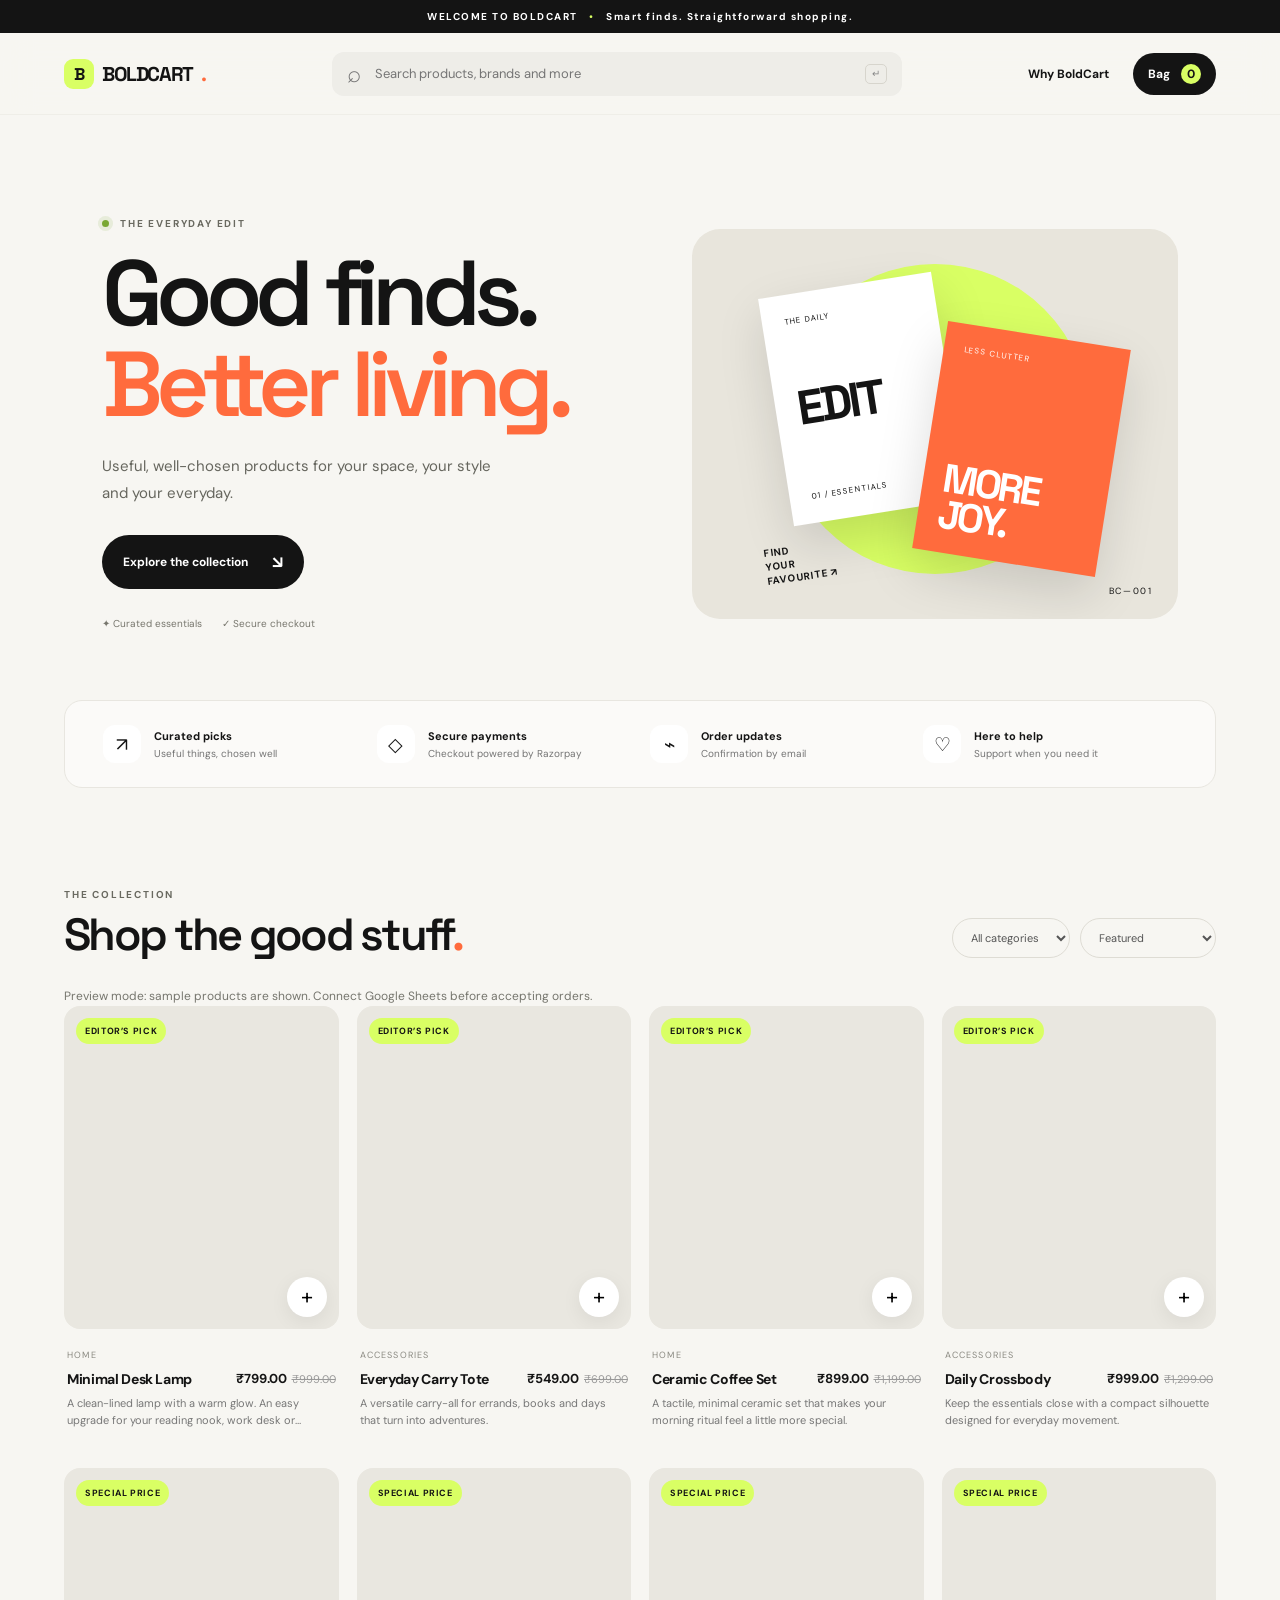
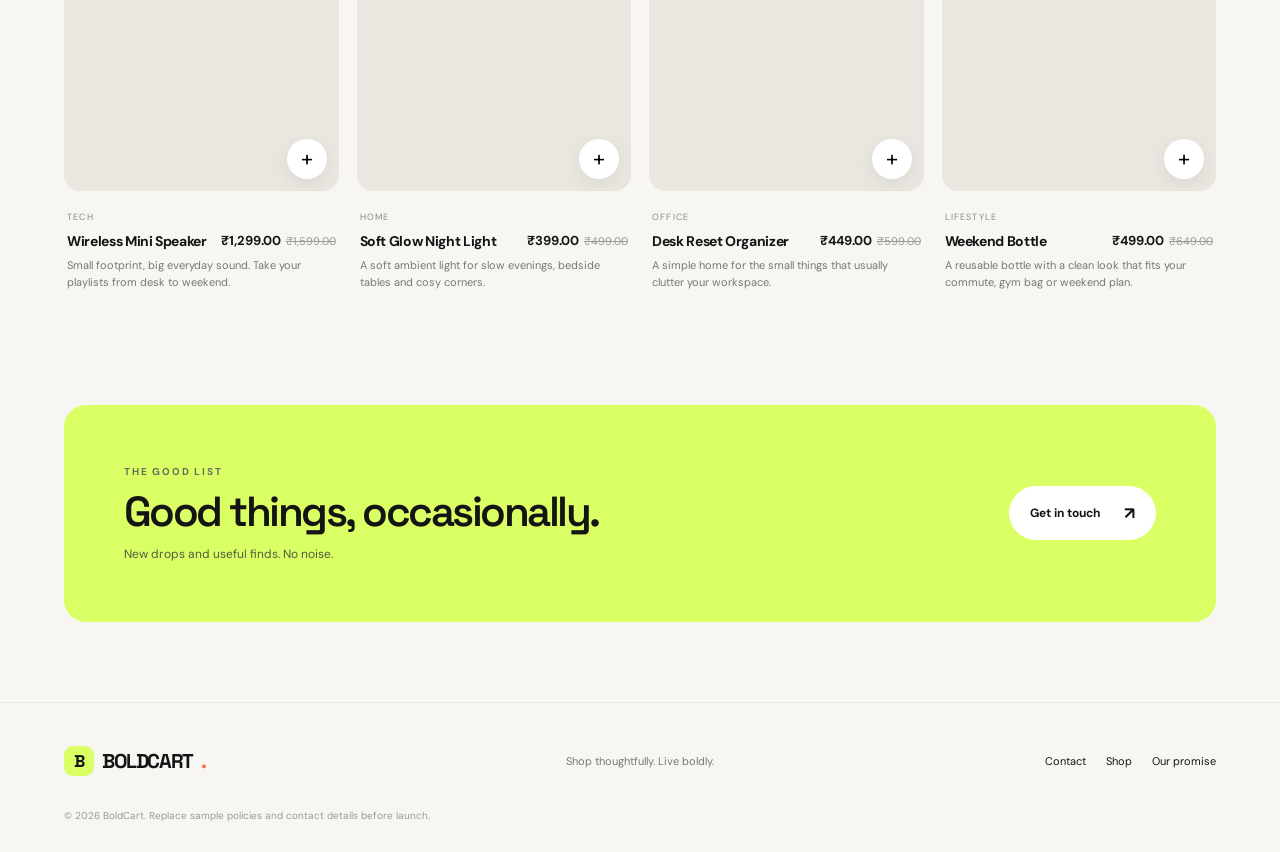
==== index.html @ 3fa5edc5 "Add files via upload" ====
<!doctype html>
<html lang="en">
<head>
  <meta charset="utf-8">
  <meta name="viewport" content="width=device-width, initial-scale=1">
  <meta name="theme-color" content="#111827">
  <meta name="description" content="Shop smart with BoldCart. Modern finds for everyday living.">
  <title>BoldCart — Shop Smart</title>
  <link rel="preconnect" href="https://fonts.googleapis.com">
  <link rel="preconnect" href="https://fonts.gstatic.com" crossorigin>
  <link href="https://fonts.googleapis.com/css2?family=DM+Sans:wght@400;500;600;700&family=Space+Grotesk:wght@500;600;700&display=swap" rel="stylesheet">
  <link rel="stylesheet" href="style.css">
  <script src="https://checkout.razorpay.com/v1/checkout.js" defer></script>
  <script src="app.js" defer></script>
</head>
<body>
  <div class="announcement">WELCOME TO BOLDCART <span>•</span> Smart finds. Straightforward shopping.</div>
  <header class="site-header">
    <a class="brand" href="#" aria-label="BoldCart home"><span class="brand-mark">B</span> BOLDCART<span class="brand-dot">.</span></a>
    <div class="search-wrap"><span aria-hidden="true">⌕</span><input id="searchInput" type="search" placeholder="Search products, brands and more" aria-label="Search products"><kbd>↵</kbd></div>
    <nav class="header-actions">
      <a href="#benefits" class="header-link">Why BoldCart</a>
      <button id="cartOpen" class="cart-button" aria-label="Open shopping cart">Bag <span id="cartCount">0</span></button>
    </nav>
  </header>
  <main>
    <section class="hero">
      <div class="hero-copy">
        <p class="eyebrow"><span class="live-dot"></span> THE EVERYDAY EDIT</p>
        <h1>Good finds.<br><em>Better living.</em></h1>
        <p class="hero-subtitle">Useful, well-chosen products for your space, your style and your everyday.</p>
        <a class="primary-button" href="#shop">Explore the collection <span>↘</span></a>
        <div class="hero-proof"><span>✦ Curated essentials</span><span>✓ Secure checkout</span></div>
      </div>
      <div class="hero-art" role="img" aria-label="Minimal abstract product showcase">
        <div class="art-circle"></div><div class="art-card art-card-one"><span>THE DAILY</span><b>EDIT</b><small>01 / ESSENTIALS</small></div>
        <div class="art-card art-card-two"><span>LESS CLUTTER</span><b>MORE<br>JOY.</b></div>
        <div class="art-sticker">FIND<br>YOUR<br>FAVOURITE ↗</div>
        <div class="art-number">BC—001</div>
      </div>
    </section>
    <section class="trust-strip" id="benefits">
      <div><span>↗</span><p><b>Curated picks</b><small>Useful things, chosen well</small></p></div>
      <div><span>◇</span><p><b>Secure payments</b><small>Checkout powered by Razorpay</small></p></div>
      <div><span>⌁</span><p><b>Order updates</b><small>Confirmation by email</small></p></div>
      <div><span>♡</span><p><b>Here to help</b><small>Support when you need it</small></p></div>
    </section>
    <section class="shop-section" id="shop">
      <div class="section-heading"><div><p class="eyebrow">THE COLLECTION</p><h2>Shop the good stuff<span>.</span></h2></div><div class="catalog-controls"><select id="categoryFilter" aria-label="Filter category"><option value="all">All categories</option></select><select id="sortFilter" aria-label="Sort products"><option value="featured">Featured</option><option value="price-low">Price: low to high</option><option value="price-high">Price: high to low</option><option value="name">Name: A–Z</option></select></div></div>
      <div id="statusMessage" class="status-message" role="status">Loading the collection…</div>
      <div id="productGrid" class="product-grid"></div>
    </section>
    <section class="newsletter">
      <div><p class="eyebrow">THE GOOD LIST</p><h2>Good things, occasionally.</h2><p>New drops and useful finds. No noise.</p></div>
      <a class="secondary-button" href="mailto:hello@example.com?subject=BoldCart%20updates">Get in touch <span>↗</span></a>
    </section>
  </main>
  <footer class="site-footer"><a class="brand footer-brand" href="#"><span class="brand-mark">B</span> BOLDCART<span class="brand-dot">.</span></a><p>Shop thoughtfully. Live boldly.</p><div><a href="mailto:hello@example.com">Contact</a><a href="#shop">Shop</a><a href="#benefits">Our promise</a></div><small>© <span id="year"></span> BoldCart. Replace sample policies and contact details before launch.</small></footer>

  <div id="productModal" class="modal" aria-hidden="true">
    <div class="modal-backdrop" data-close="product"></div><section class="modal-panel product-modal-panel" role="dialog" aria-modal="true" aria-labelledby="modalTitle">
      <button class="modal-close" data-close="product" aria-label="Close product details">×</button><div id="productDetail"></div>
    </section>
  </div>
  <div id="cartDrawer" class="drawer" aria-hidden="true">
    <div class="drawer-backdrop" data-close="cart"></div><aside class="drawer-panel" role="dialog" aria-modal="true" aria-labelledby="cartTitle">
      <div class="drawer-head"><div><p class="eyebrow">YOUR SELECTION</p><h2 id="cartTitle">Shopping bag</h2></div><button class="modal-close" data-close="cart" aria-label="Close cart">×</button></div>
      <div id="cartItems" class="cart-items"></div><div class="cart-bottom"><div class="subtotal-row"><span>Subtotal</span><b id="cartSubtotal">₹0</b></div><p class="microcopy">Shipping and final total are confirmed at checkout.</p><button id="checkoutStart" class="primary-button full-button">Continue to checkout <span>→</span></button><p class="microcopy centered">Secure payment powered by Razorpay</p></div>
    </aside>
  </div>
  <div id="checkoutModal" class="modal" aria-hidden="true">
    <div class="modal-backdrop" data-close="checkout"></div><section class="modal-panel checkout-panel" role="dialog" aria-modal="true" aria-labelledby="checkoutTitle">
      <button class="modal-close" data-close="checkout" aria-label="Close checkout">×</button><p class="eyebrow">ALMOST YOURS</p><h2 id="checkoutTitle">Delivery details</h2><p class="form-intro">Enter your delivery details. Payment is completed securely through Razorpay.</p>
      <form id="checkoutForm">
        <div class="form-grid"><label>Full name<input name="customerName" autocomplete="name" required maxlength="100"></label><label>Email address<input name="email" type="email" autocomplete="email" required maxlength="160"></label><label>Phone number<input name="phone" type="tel" autocomplete="tel" required maxlength="20"></label><label>Postal code<input name="postalCode" autocomplete="postal-code" required maxlength="12"></label><label class="wide">Address line 1<input name="address1" autocomplete="address-line1" required maxlength="200"></label><label class="wide">Address line 2 (optional)<input name="address2" autocomplete="address-line2" maxlength="200"></label><label>City<input name="city" autocomplete="address-level2" required maxlength="80"></label><label>State<input name="state" autocomplete="address-level1" required maxlength="80"></label><label class="wide">Country<input name="country" autocomplete="country-name" value="India" required maxlength="80"></label></div>
        <div class="checkout-total"><span>Order total</span><strong id="checkoutTotal">₹0</strong></div><button id="payButton" class="primary-button full-button" type="submit">Pay securely <span>↗</span></button><p id="checkoutMessage" class="status-message" role="status"></p><p class="microcopy centered">Your payment details are handled by Razorpay, not stored on this website.</p>
      </form>
    </section>
  </div>
  <div id="toast" class="toast" role="status" aria-live="polite"></div>
</body>
</html>
---- style.css ----
:root{--ink:#141414;--muted:#747474;--paper:#f7f6f2;--white:#fff;--line:#e8e6e0;--lime:#d9ff64;--orange:#ff6b3d;--radius:18px;--shadow:0 20px 60px #17171714}*{box-sizing:border-box}html{scroll-behavior:smooth}body{margin:0;background:var(--paper);color:var(--ink);font-family:"DM Sans",sans-serif}button,input,select{font:inherit}button,a,select{-webkit-tap-highlight-color:transparent}a{color:inherit;text-decoration:none}.announcement{background:var(--ink);color:white;text-align:center;font-size:10px;letter-spacing:.15em;font-weight:700;padding:10px 15px}.announcement span{color:var(--lime);padding:0 8px}.site-header{height:82px;padding:0 clamp(18px,5vw,76px);display:flex;align-items:center;gap:32px;background:#f7f6f2ed;position:sticky;top:0;z-index:10;border-bottom:1px solid #e8e6e088;backdrop-filter:blur(16px)}.brand{font:700 20px "Space Grotesk",sans-serif;letter-spacing:-.07em;display:flex;align-items:center;gap:8px;white-space:nowrap}.brand-mark{display:grid;place-items:center;width:30px;height:30px;background:var(--lime);border-radius:9px;font-size:17px;letter-spacing:-.08em}.brand-dot,.section-heading h2 span{color:var(--orange)}.search-wrap{display:flex;align-items:center;gap:12px;background:#eeede8;border:1px solid transparent;border-radius:12px;padding:0 14px;height:44px;flex:1;max-width:570px;margin:auto}.search-wrap:focus-within{border-color:#b6b6a9}.search-wrap>span{font-size:24px;color:#777}.search-wrap input{border:0;outline:0;background:transparent;width:100%;font-size:13px}.search-wrap kbd{font-size:10px;color:#888;border:1px solid #d7d5cd;border-radius:5px;padding:3px 6px}.header-actions{display:flex;align-items:center;gap:24px}.header-link{font-size:12px;font-weight:700;white-space:nowrap}.cart-button{background:var(--ink);color:white;border:0;border-radius:100px;padding:11px 15px;font-size:12px;font-weight:700;cursor:pointer;white-space:nowrap}.cart-button span{display:inline-grid;place-items:center;min-width:20px;height:20px;background:var(--lime);color:var(--ink);border-radius:50%;margin-left:8px}.hero{padding:clamp(48px,8vw,112px) clamp(22px,8vw,120px) 70px;display:grid;grid-template-columns:1fr .9fr;gap:50px;align-items:center;max-width:1500px;margin:auto;min-height:510px}.eyebrow{font-size:10px;font-weight:700;letter-spacing:.18em;color:#696960;margin:0 0 18px}.live-dot{display:inline-block;width:7px;height:7px;background:#79a832;border-radius:50%;margin-right:7px;box-shadow:0 0 0 4px #79a83220}.hero h1{font:600 clamp(50px,7.2vw,94px)/.98 "Space Grotesk",sans-serif;letter-spacing:-.075em;margin:0}.hero h1 em{font-style:normal;color:var(--orange)}.hero-subtitle{font-size:15px;line-height:1.8;color:#66665e;max-width:390px;margin:24px 0 28px}.primary-button,.secondary-button{display:inline-flex;align-items:center;justify-content:center;gap:24px;border:0;border-radius:100px;padding:16px 21px;background:var(--ink);color:white;font-size:12px;font-weight:700;cursor:pointer;transition:transform .2s,background .2s}.primary-button:hover,.secondary-button:hover{transform:translateY(-2px);background:#333}.primary-button span,.secondary-button span{font-size:17px}.hero-proof{display:flex;gap:20px;margin-top:28px;color:#77766d;font-size:10px}.hero-art{height:390px;position:relative;overflow:hidden;border-radius:28px;background:#e8e5dc;isolation:isolate}.art-circle{position:absolute;width:310px;height:310px;background:var(--lime);border-radius:50%;top:35px;left:calc(50% - 155px);z-index:-1}.art-card{position:absolute;display:flex;flex-direction:column;box-shadow:0 20px 50px #0002}.art-card-one{width:175px;height:230px;background:#fff;padding:22px;top:55px;left:17%;transform:rotate(-9deg);justify-content:space-between}.art-card-one span,.art-card-one small{font-size:8px;letter-spacing:.12em}.art-card-one b{font:700 48px/.85 "Space Grotesk";letter-spacing:-.08em}.art-card-two{width:185px;height:230px;background:var(--orange);color:white;padding:20px;right:13%;top:105px;transform:rotate(9deg);justify-content:space-between}.art-card-two span{font-size:8px;letter-spacing:.12em}.art-card-two b{font:700 40px/.9 "Space Grotesk";letter-spacing:-.08em}.art-sticker{position:absolute;bottom:35px;left:15%;font-size:10px;line-height:1.4;font-weight:700;letter-spacing:.08em;transform:rotate(-8deg)}.art-number{position:absolute;right:25px;bottom:22px;font-size:9px;letter-spacing:.18em}.trust-strip{display:grid;grid-template-columns:repeat(4,1fr);gap:20px;margin:0 clamp(18px,5vw,76px);padding:24px clamp(15px,3vw,42px);border:1px solid var(--line);border-radius:18px;background:#ffffff70}.trust-strip>div{display:flex;align-items:center;gap:13px}.trust-strip>div>span{display:grid;place-items:center;flex-shrink:0;width:38px;height:38px;border-radius:12px;background:white;font-size:19px}.trust-strip p{margin:0;display:flex;flex-direction:column;gap:4px}.trust-strip b{font-size:11px}.trust-strip small{font-size:10px;color:var(--muted)}.shop-section{padding:100px clamp(18px,5vw,76px);max-width:1600px;margin:auto}.section-heading{display:flex;align-items:end;justify-content:space-between;gap:25px;margin-bottom:30px}.section-heading .eyebrow{margin-bottom:10px}.section-heading h2,.newsletter h2,.drawer-head h2,.checkout-panel h2{font:600 clamp(28px,4vw,45px)/1.05 "Space Grotesk",sans-serif;letter-spacing:-.06em;margin:0}.catalog-controls{display:flex;gap:10px}.catalog-controls select{background:transparent;border:1px solid #dedcd4;border-radius:100px;padding:11px 14px;font-size:11px;color:#555;max-width:180px}.product-grid{display:grid;grid-template-columns:repeat(4,minmax(0,1fr));gap:25px 18px}.product-card{min-width:0;cursor:pointer}.product-image{aspect-ratio:4/4.7;border-radius:16px;background:#e9e7e0;overflow:hidden;position:relative}.product-image img{width:100%;height:100%;object-fit:cover;display:block;transition:transform .4s}.product-card:hover .product-image img{transform:scale(1.045)}.product-tag{position:absolute;top:12px;left:12px;background:var(--lime);font-size:9px;text-transform:uppercase;font-weight:700;letter-spacing:.07em;padding:7px 9px;border-radius:100px}.quick-add{position:absolute;right:12px;bottom:12px;width:40px;height:40px;border:0;border-radius:50%;background:white;font-size:22px;cursor:pointer;box-shadow:0 5px 20px #0001}.product-info{padding:13px 3px}.product-category{font-size:9px;text-transform:uppercase;letter-spacing:.13em;color:#8a8981}.product-title-row{display:flex;align-items:start;justify-content:space-between;gap:10px;margin:7px 0}.product-title{font-size:14px;font-weight:700;letter-spacing:-.025em;margin:0}.product-price{font-size:13px;font-weight:700;white-space:nowrap}.compare-price{color:#999;font-size:11px;text-decoration:line-through;margin-left:5px;font-weight:400}.product-desc{font-size:11px;color:#777;line-height:1.6;margin:0;display:-webkit-box;-webkit-line-clamp:2;-webkit-box-orient:vertical;overflow:hidden}.status-message{font-size:12px;color:#76766e;min-height:18px}.empty-state{padding:50px 20px;text-align:center;color:#777;grid-column:1/-1}.newsletter{margin:0 clamp(18px,5vw,76px) 80px;border-radius:22px;background:var(--lime);padding:clamp(28px,5vw,60px);display:flex;align-items:center;justify-content:space-between;gap:30px}.newsletter .eyebrow{margin-bottom:12px}.newsletter h2{font-size:clamp(27px,4vw,42px)}.newsletter p:not(.eyebrow){font-size:12px;color:#535b3d;margin-bottom:0}.secondary-button{background:white;color:var(--ink)}.secondary-button:hover{background:#f4f4f4}.site-footer{padding:40px clamp(18px,5vw,76px) 30px;border-top:1px solid var(--line);display:grid;grid-template-columns:1fr 1fr 1fr;gap:20px;align-items:center}.footer-brand{justify-self:start}.site-footer>p{font-size:11px;color:#777;justify-self:center}.site-footer>div{display:flex;gap:20px;justify-self:end;font-size:11px}.site-footer>small{grid-column:1/-1;font-size:10px;color:#999;margin-top:10px}.modal,.drawer{position:fixed;inset:0;z-index:30;display:none}.modal.open,.drawer.open{display:block}.modal-backdrop,.drawer-backdrop{position:absolute;inset:0;background:#111a;backdrop-filter:blur(4px)}.modal-panel{position:absolute;top:50%;left:50%;transform:translate(-50%,-50%);width:min(940px,calc(100% - 30px));max-height:calc(100% - 30px);overflow:auto;background:var(--paper);border-radius:22px;padding:32px;box-shadow:var(--shadow)}.modal-close{width:38px;height:38px;border:0;background:#eeede8;border-radius:50%;font-size:24px;cursor:pointer;display:grid;place-items:center}.product-modal-panel>.modal-close,.checkout-panel>.modal-close{position:absolute;right:18px;top:18px;z-index:2}.product-detail-layout{display:grid;grid-template-columns:1fr 1fr;gap:32px;padding:15px 0}.detail-main-image{width:100%;aspect-ratio:4/4.5;object-fit:cover;border-radius:16px;background:#e7e5df}.detail-thumbs{display:flex;gap:8px;overflow:auto;margin-top:10px}.detail-thumbs img{width:62px;height:62px;object-fit:cover;border-radius:9px;cursor:pointer;border:2px solid transparent}.detail-thumbs img.selected{border-color:var(--orange)}.detail-copy{padding:20px 0}.detail-copy h2{font:600 clamp(28px,4vw,40px)/1.05 "Space Grotesk";letter-spacing:-.06em;margin:8px 0 15px}.detail-copy p{font-size:13px;color:#696960;line-height:1.8}.detail-copy .detail-price{font-size:21px;font-weight:700;color:var(--ink)}.detail-copy .primary-button{margin-top:20px}.detail-video{width:100%;margin-top:18px;border-radius:14px;aspect-ratio:16/9;background:#111}.detail-video iframe,.detail-video video{width:100%;height:100%;border:0;border-radius:14px}.drawer-panel{position:absolute;right:0;top:0;height:100%;width:min(460px,100%);background:var(--paper);padding:28px;display:flex;flex-direction:column;box-shadow:var(--shadow)}.drawer-head{display:flex;align-items:center;justify-content:space-between;padding-bottom:20px;border-bottom:1px solid var(--line)}.drawer-head .eyebrow{margin-bottom:8px}.drawer-head h2{font-size:29px}.cart-items{flex:1;overflow:auto;padding:15px 0}.cart-row{display:grid;grid-template-columns:76px 1fr auto;gap:13px;padding:13px 0;border-bottom:1px solid var(--line)}.cart-row img{width:76px;height:86px;object-fit:cover;border-radius:10px;background:#e8e5dc}.cart-row h3{font-size:12px;margin:5px 0}.cart-row small{font-size:11px;color:#777}.qty-controls{display:flex;align-items:center;gap:10px;margin-top:10px}.qty-controls button{width:25px;height:25px;border:1px solid var(--line);border-radius:50%;background:white;cursor:pointer}.remove-item{background:transparent;border:0;color:#888;cursor:pointer;font-size:10px;text-decoration:underline;margin-top:6px}.cart-bottom{border-top:1px solid var(--line);padding-top:20px}.subtotal-row,.checkout-total{display:flex;align-items:center;justify-content:space-between;font-size:13px}.subtotal-row b,.checkout-total strong{font-size:18px}.microcopy{font-size:10px;color:#888;line-height:1.6}.centered{text-align:center}.full-button{width:100%;margin-top:14px}.checkout-panel{width:min(600px,calc(100% - 28px));padding:34px}.checkout-panel h2{font-size:34px}.form-intro{font-size:12px;color:#777;line-height:1.7;margin-bottom:24px}.form-grid{display:grid;grid-template-columns:1fr 1fr;gap:14px}.form-grid label{display:flex;flex-direction:column;gap:7px;font-size:11px;font-weight:700}.form-grid label.wide{grid-column:1/-1}.form-grid input{width:100%;border:1px solid #dedcd4;background:white;border-radius:9px;padding:12px;font-size:12px;outline:none}.form-grid input:focus{border-color:#777}.checkout-total{padding:20px 0 5px;border-top:1px solid var(--line);margin-top:20px}.toast{position:fixed;bottom:24px;left:50%;transform:translate(-50%,20px);opacity:0;pointer-events:none;z-index:60;background:var(--ink);color:white;padding:13px 18px;border-radius:100px;font-size:12px;box-shadow:var(--shadow);transition:.25s}.toast.show{opacity:1;transform:translate(-50%,0)}.toast.error{background:#a62c20}.no-scroll{overflow:hidden}@media(max-width:950px){.site-header{gap:15px}.header-link{display:none}.hero{gap:25px;padding-left:5vw;padding-right:5vw}.hero-art{height:340px}.art-card-one{left:10%;width:155px}.art-card-two{right:8%;width:160px}.trust-strip{grid-template-columns:repeat(2,1fr)}.product-grid{grid-template-columns:repeat(3,minmax(0,1fr))}.shop-section{padding-top:75px}}@media(max-width:650px){.site-header{height:auto;min-height:70px;flex-wrap:wrap;padding:14px 18px;gap:12px}.brand{font-size:18px}.brand-mark{width:27px;height:27px}.search-wrap{order:3;flex-basis:100%;max-width:none;height:40px}.header-actions{margin-left:auto}.hero{grid-template-columns:1fr;padding:55px 20px 45px;gap:32px}.hero h1{font-size:clamp(54px,14vw,78px)}.hero-art{height:320px}.art-card-one{left:15%;width:145px;height:205px}.art-card-one b{font-size:40px}.art-card-two{right:12%;width:155px;height:205px}.art-card-two b{font-size:36px}.trust-strip{margin:0 15px;padding:18px;gap:17px 10px}.trust-strip>div{gap:9px}.trust-strip>div>span{width:32px;height:32px}.trust-strip small{font-size:9px}.shop-section{padding:65px 15px}.section-heading{align-items:start;flex-direction:column}.catalog-controls{width:100%}.catalog-controls select{flex:1;max-width:none;min-width:0}.product-grid{grid-template-columns:repeat(2,minmax(0,1fr));gap:20px 12px}.product-image{border-radius:12px}.product-title-row{flex-direction:column;gap:5px}.product-title{font-size:13px}.newsletter{margin:0 15px 50px;align-items:start;flex-direction:column}.site-footer{grid-template-columns:1fr 1fr}.site-footer>p{display:none}.site-footer>div{gap:12px}.site-footer>small{font-size:9px}.modal-panel{padding:22px 18px}.product-detail-layout{grid-template-columns:1fr;gap:15px;padding-top:25px}.detail-main-image{aspect-ratio:4/3}.detail-copy{padding:0}.detail-copy h2{font-size:30px}.drawer-panel{padding:22px}.checkout-panel{padding:30px 20px}.form-grid{grid-template-columns:1fr}.form-grid label.wide{grid-column:auto}.checkout-panel h2{font-size:30px}}
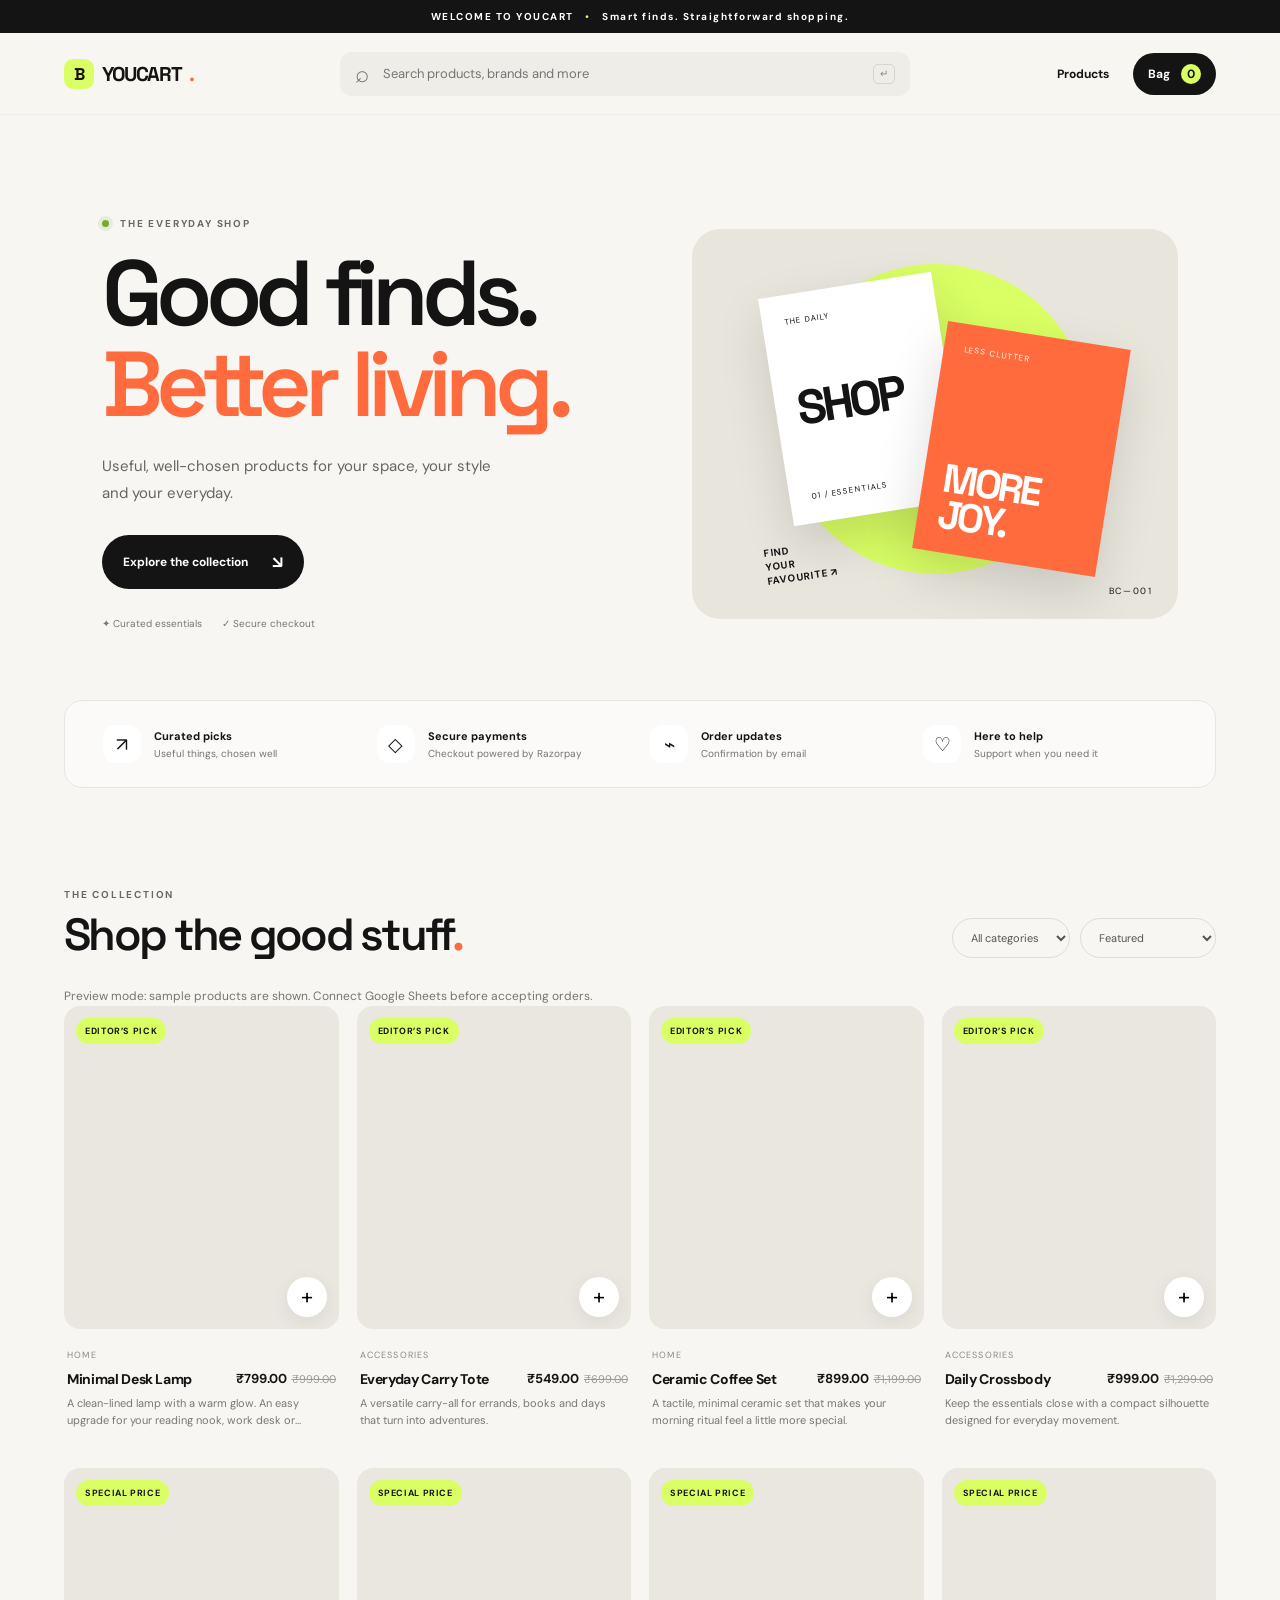
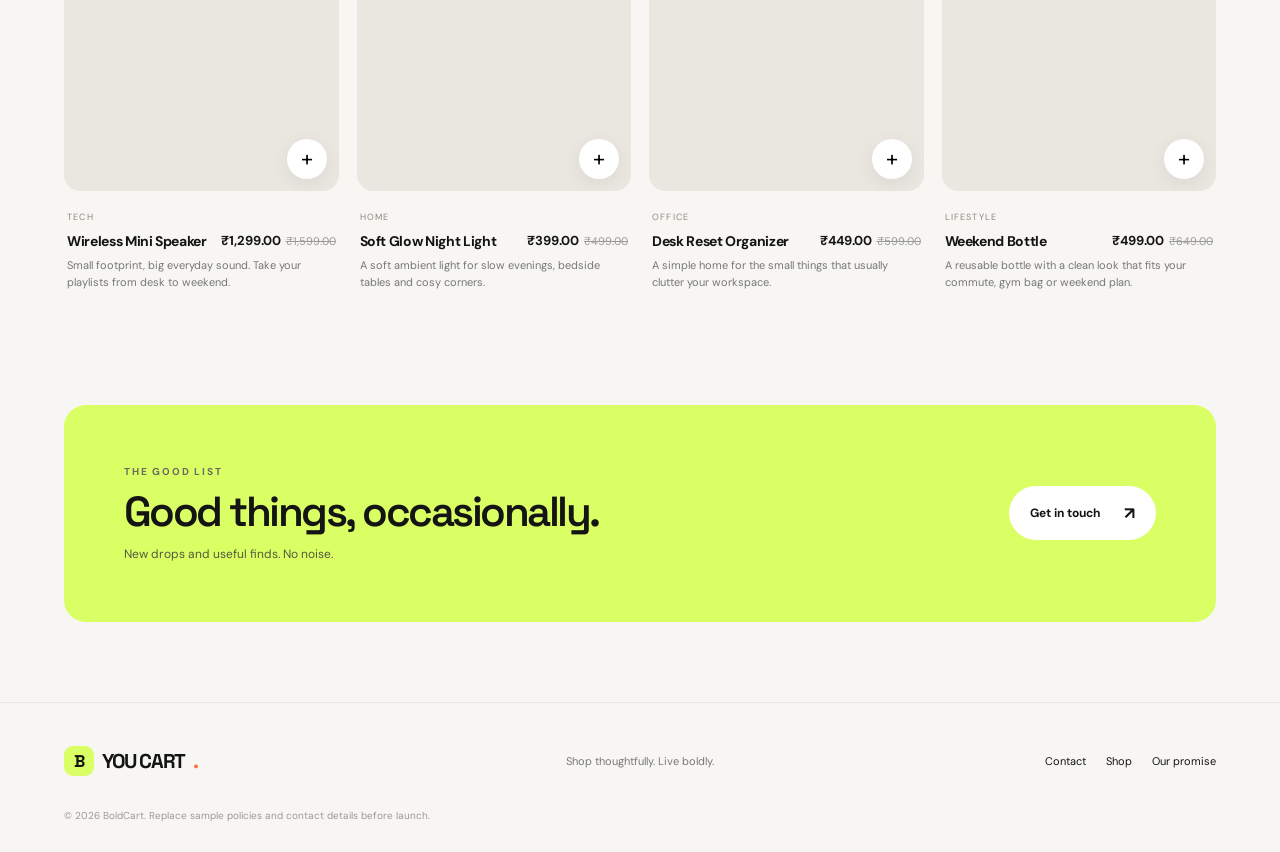
==== commit 66663844: "Update branding from BoldCart to YouCart" ====
--- a/index.html
+++ b/index.html
@@ -14,26 +14,26 @@
   <script src="app.js" defer></script>
 </head>
 <body>
-  <div class="announcement">WELCOME TO BOLDCART <span>•</span> Smart finds. Straightforward shopping.</div>
+  <div class="announcement">WELCOME TO YOUCART <span>•</span> Smart finds. Straightforward shopping.</div>
   <header class="site-header">
-    <a class="brand" href="#" aria-label="BoldCart home"><span class="brand-mark">B</span> BOLDCART<span class="brand-dot">.</span></a>
+    <a class="brand" href="#" aria-label="BoldCart home"><span class="brand-mark">B</span> YOUCART<span class="brand-dot">.</span></a>
     <div class="search-wrap"><span aria-hidden="true">⌕</span><input id="searchInput" type="search" placeholder="Search products, brands and more" aria-label="Search products"><kbd>↵</kbd></div>
     <nav class="header-actions">
-      <a href="#benefits" class="header-link">Why BoldCart</a>
+      <a href="#benefits" class="header-link">Products</a>
       <button id="cartOpen" class="cart-button" aria-label="Open shopping cart">Bag <span id="cartCount">0</span></button>
     </nav>
   </header>
   <main>
     <section class="hero">
       <div class="hero-copy">
-        <p class="eyebrow"><span class="live-dot"></span> THE EVERYDAY EDIT</p>
+        <p class="eyebrow"><span class="live-dot"></span> THE EVERYDAY SHOP</p>
         <h1>Good finds.<br><em>Better living.</em></h1>
         <p class="hero-subtitle">Useful, well-chosen products for your space, your style and your everyday.</p>
         <a class="primary-button" href="#shop">Explore the collection <span>↘</span></a>
         <div class="hero-proof"><span>✦ Curated essentials</span><span>✓ Secure checkout</span></div>
       </div>
       <div class="hero-art" role="img" aria-label="Minimal abstract product showcase">
-        <div class="art-circle"></div><div class="art-card art-card-one"><span>THE DAILY</span><b>EDIT</b><small>01 / ESSENTIALS</small></div>
+        <div class="art-circle"></div><div class="art-card art-card-one"><span>THE DAILY</span><b>SHOP</b><small>01 / ESSENTIALS</small></div>
         <div class="art-card art-card-two"><span>LESS CLUTTER</span><b>MORE<br>JOY.</b></div>
         <div class="art-sticker">FIND<br>YOUR<br>FAVOURITE ↗</div>
         <div class="art-number">BC—001</div>
@@ -55,7 +55,7 @@
       <a class="secondary-button" href="mailto:hello@example.com?subject=BoldCart%20updates">Get in touch <span>↗</span></a>
     </section>
   </main>
-  <footer class="site-footer"><a class="brand footer-brand" href="#"><span class="brand-mark">B</span> BOLDCART<span class="brand-dot">.</span></a><p>Shop thoughtfully. Live boldly.</p><div><a href="mailto:hello@example.com">Contact</a><a href="#shop">Shop</a><a href="#benefits">Our promise</a></div><small>© <span id="year"></span> BoldCart. Replace sample policies and contact details before launch.</small></footer>
+  <footer class="site-footer"><a class="brand footer-brand" href="#"><span class="brand-mark">B</span>YOU CART<span class="brand-dot">.</span></a><p>Shop thoughtfully. Live boldly.</p><div><a href="mailto:hello@example.com">Contact</a><a href="#shop">Shop</a><a href="#benefits">Our promise</a></div><small>© <span id="year"></span> BoldCart. Replace sample policies and contact details before launch.</small></footer>
 
   <div id="productModal" class="modal" aria-hidden="true">
     <div class="modal-backdrop" data-close="product"></div><section class="modal-panel product-modal-panel" role="dialog" aria-modal="true" aria-labelledby="modalTitle">
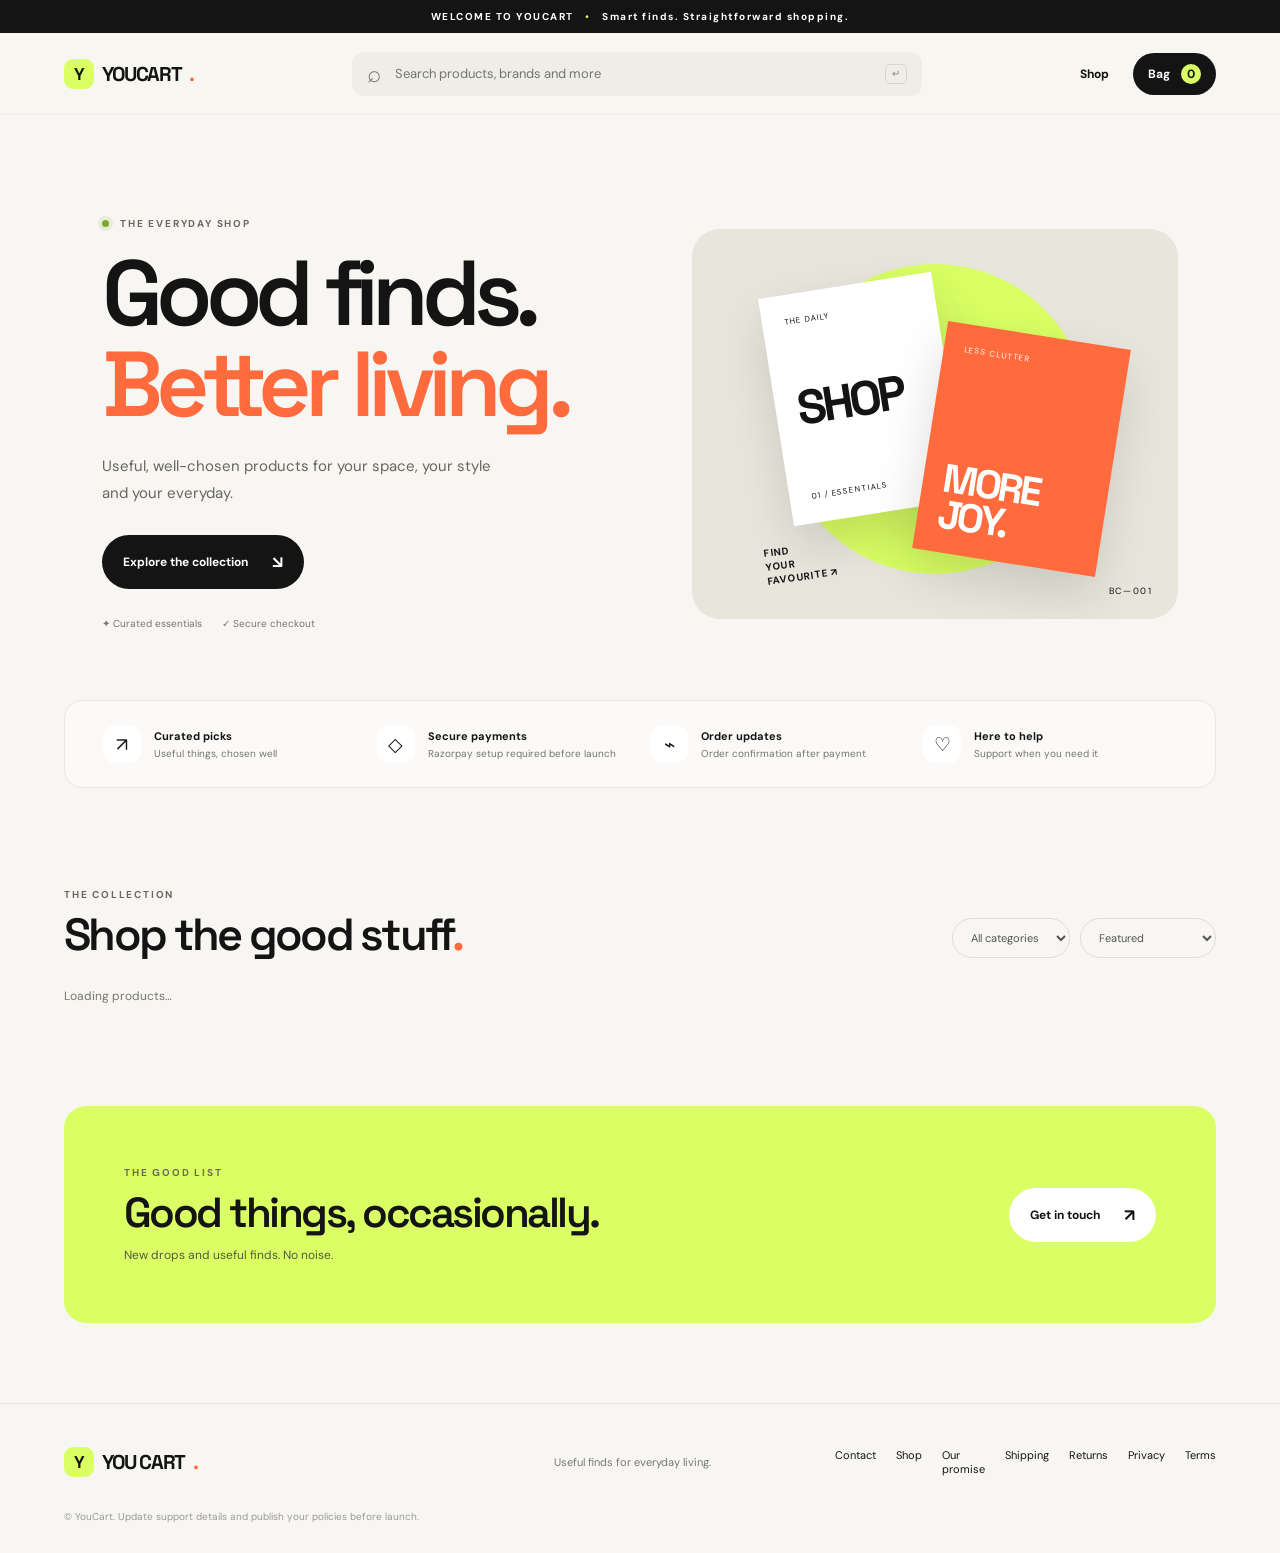
==== commit ab5caad8: "Add files via upload" ====
--- a/index.html
+++ b/index.html
@@ -4,22 +4,23 @@
   <meta charset="utf-8">
   <meta name="viewport" content="width=device-width, initial-scale=1">
   <meta name="theme-color" content="#111827">
-  <meta name="description" content="Shop smart with BoldCart. Modern finds for everyday living.">
-  <title>BoldCart — Shop Smart</title>
+  <meta name="description" content="Thoughtful everyday finds, delivered across India.">
+  <title>YouCart — Shop Smart</title>
   <link rel="preconnect" href="https://fonts.googleapis.com">
   <link rel="preconnect" href="https://fonts.gstatic.com" crossorigin>
   <link href="https://fonts.googleapis.com/css2?family=DM+Sans:wght@400;500;600;700&family=Space+Grotesk:wght@500;600;700&display=swap" rel="stylesheet">
   <link rel="stylesheet" href="style.css">
   <script src="https://checkout.razorpay.com/v1/checkout.js" defer></script>
+  <script src="config.js" defer></script>
   <script src="app.js" defer></script>
 </head>
 <body>
   <div class="announcement">WELCOME TO YOUCART <span>•</span> Smart finds. Straightforward shopping.</div>
   <header class="site-header">
-    <a class="brand" href="#" aria-label="BoldCart home"><span class="brand-mark">B</span> YOUCART<span class="brand-dot">.</span></a>
+    <a class="brand" href="#" aria-label="YouCart home"><span class="brand-mark">Y</span> YOUCART<span class="brand-dot">.</span></a>
     <div class="search-wrap"><span aria-hidden="true">⌕</span><input id="searchInput" type="search" placeholder="Search products, brands and more" aria-label="Search products"><kbd>↵</kbd></div>
     <nav class="header-actions">
-      <a href="#benefits" class="header-link">Products</a>
+      <a href="#shop" class="header-link">Shop</a>
       <button id="cartOpen" class="cart-button" aria-label="Open shopping cart">Bag <span id="cartCount">0</span></button>
     </nav>
   </header>
@@ -41,21 +42,21 @@
     </section>
     <section class="trust-strip" id="benefits">
       <div><span>↗</span><p><b>Curated picks</b><small>Useful things, chosen well</small></p></div>
-      <div><span>◇</span><p><b>Secure payments</b><small>Checkout powered by Razorpay</small></p></div>
-      <div><span>⌁</span><p><b>Order updates</b><small>Confirmation by email</small></p></div>
+      <div><span>◇</span><p><b>Secure payments</b><small>Razorpay setup required before launch</small></p></div>
+      <div><span>⌁</span><p><b>Order updates</b><small>Order confirmation after payment</small></p></div>
       <div><span>♡</span><p><b>Here to help</b><small>Support when you need it</small></p></div>
     </section>
     <section class="shop-section" id="shop">
       <div class="section-heading"><div><p class="eyebrow">THE COLLECTION</p><h2>Shop the good stuff<span>.</span></h2></div><div class="catalog-controls"><select id="categoryFilter" aria-label="Filter category"><option value="all">All categories</option></select><select id="sortFilter" aria-label="Sort products"><option value="featured">Featured</option><option value="price-low">Price: low to high</option><option value="price-high">Price: high to low</option><option value="name">Name: A–Z</option></select></div></div>
-      <div id="statusMessage" class="status-message" role="status">Loading the collection…</div>
+      <div id="statusMessage" class="status-message" role="status">Loading products…</div>
       <div id="productGrid" class="product-grid"></div>
     </section>
     <section class="newsletter">
       <div><p class="eyebrow">THE GOOD LIST</p><h2>Good things, occasionally.</h2><p>New drops and useful finds. No noise.</p></div>
-      <a class="secondary-button" href="mailto:hello@example.com?subject=BoldCart%20updates">Get in touch <span>↗</span></a>
+      <a class="secondary-button" href="mailto:YOUR_SUPPORT_EMAIL?subject=YouCart%20support">Get in touch <span>↗</span></a>
     </section>
   </main>
-  <footer class="site-footer"><a class="brand footer-brand" href="#"><span class="brand-mark">B</span>YOU CART<span class="brand-dot">.</span></a><p>Shop thoughtfully. Live boldly.</p><div><a href="mailto:hello@example.com">Contact</a><a href="#shop">Shop</a><a href="#benefits">Our promise</a></div><small>© <span id="year"></span> BoldCart. Replace sample policies and contact details before launch.</small></footer>
+  <footer class="site-footer"><a class="brand footer-brand" href="#"><span class="brand-mark">Y</span>YOU CART<span class="brand-dot">.</span></a><p>Useful finds for everyday living.</p><div><a href="mailto:YOUR_SUPPORT_EMAIL">Contact</a><a href="#shop">Shop</a><a href="#benefits">Our promise</a><a href="shipping.html">Shipping</a><a href="returns.html">Returns</a><a href="privacy.html">Privacy</a><a href="terms.html">Terms</a></div><small>© <span id="year"></span> YouCart. Update support details and publish your policies before launch.</small></footer>
 
   <div id="productModal" class="modal" aria-hidden="true">
     <div class="modal-backdrop" data-close="product"></div><section class="modal-panel product-modal-panel" role="dialog" aria-modal="true" aria-labelledby="modalTitle">
@@ -65,7 +66,7 @@
   <div id="cartDrawer" class="drawer" aria-hidden="true">
     <div class="drawer-backdrop" data-close="cart"></div><aside class="drawer-panel" role="dialog" aria-modal="true" aria-labelledby="cartTitle">
       <div class="drawer-head"><div><p class="eyebrow">YOUR SELECTION</p><h2 id="cartTitle">Shopping bag</h2></div><button class="modal-close" data-close="cart" aria-label="Close cart">×</button></div>
-      <div id="cartItems" class="cart-items"></div><div class="cart-bottom"><div class="subtotal-row"><span>Subtotal</span><b id="cartSubtotal">₹0</b></div><p class="microcopy">Shipping and final total are confirmed at checkout.</p><button id="checkoutStart" class="primary-button full-button">Continue to checkout <span>→</span></button><p class="microcopy centered">Secure payment powered by Razorpay</p></div>
+      <div id="cartItems" class="cart-items"></div><div class="cart-bottom"><div class="subtotal-row"><span>Subtotal</span><b id="cartSubtotal">₹0</b></div><p class="microcopy">Delivery charges, if any, are shown before payment.</p><button id="checkoutStart" class="primary-button full-button">Continue to checkout <span>→</span></button><p class="microcopy centered">Payments are processed by Razorpay when configured.</p></div>
     </aside>
   </div>
   <div id="checkoutModal" class="modal" aria-hidden="true">
@@ -79,4 +80,4 @@
   </div>
   <div id="toast" class="toast" role="status" aria-live="polite"></div>
 </body>
-</html>
+</html>
--- a/style.css
+++ b/style.css
@@ -1 +1,27 @@
-:root{--ink:#141414;--muted:#747474;--paper:#f7f6f2;--white:#fff;--line:#e8e6e0;--lime:#d9ff64;--orange:#ff6b3d;--radius:18px;--shadow:0 20px 60px #17171714}*{box-sizing:border-box}html{scroll-behavior:smooth}body{margin:0;background:var(--paper);color:var(--ink);font-family:"DM Sans",sans-serif}button,input,select{font:inherit}button,a,select{-webkit-tap-highlight-color:transparent}a{color:inherit;text-decoration:none}.announcement{background:var(--ink);color:white;text-align:center;font-size:10px;letter-spacing:.15em;font-weight:700;padding:10px 15px}.announcement span{color:var(--lime);padding:0 8px}.site-header{height:82px;padding:0 clamp(18px,5vw,76px);display:flex;align-items:center;gap:32px;background:#f7f6f2ed;position:sticky;top:0;z-index:10;border-bottom:1px solid #e8e6e088;backdrop-filter:blur(16px)}.brand{font:700 20px "Space Grotesk",sans-serif;letter-spacing:-.07em;display:flex;align-items:center;gap:8px;white-space:nowrap}.brand-mark{display:grid;place-items:center;width:30px;height:30px;background:var(--lime);border-radius:9px;font-size:17px;letter-spacing:-.08em}.brand-dot,.section-heading h2 span{color:var(--orange)}.search-wrap{display:flex;align-items:center;gap:12px;background:#eeede8;border:1px solid transparent;border-radius:12px;padding:0 14px;height:44px;flex:1;max-width:570px;margin:auto}.search-wrap:focus-within{border-color:#b6b6a9}.search-wrap>span{font-size:24px;color:#777}.search-wrap input{border:0;outline:0;background:transparent;width:100%;font-size:13px}.search-wrap kbd{font-size:10px;color:#888;border:1px solid #d7d5cd;border-radius:5px;padding:3px 6px}.header-actions{display:flex;align-items:center;gap:24px}.header-link{font-size:12px;font-weight:700;white-space:nowrap}.cart-button{background:var(--ink);color:white;border:0;border-radius:100px;padding:11px 15px;font-size:12px;font-weight:700;cursor:pointer;white-space:nowrap}.cart-button span{display:inline-grid;place-items:center;min-width:20px;height:20px;background:var(--lime);color:var(--ink);border-radius:50%;margin-left:8px}.hero{padding:clamp(48px,8vw,112px) clamp(22px,8vw,120px) 70px;display:grid;grid-template-columns:1fr .9fr;gap:50px;align-items:center;max-width:1500px;margin:auto;min-height:510px}.eyebrow{font-size:10px;font-weight:700;letter-spacing:.18em;color:#696960;margin:0 0 18px}.live-dot{display:inline-block;width:7px;height:7px;background:#79a832;border-radius:50%;margin-right:7px;box-shadow:0 0 0 4px #79a83220}.hero h1{font:600 clamp(50px,7.2vw,94px)/.98 "Space Grotesk",sans-serif;letter-spacing:-.075em;margin:0}.hero h1 em{font-style:normal;color:var(--orange)}.hero-subtitle{font-size:15px;line-height:1.8;color:#66665e;max-width:390px;margin:24px 0 28px}.primary-button,.secondary-button{display:inline-flex;align-items:center;justify-content:center;gap:24px;border:0;border-radius:100px;padding:16px 21px;background:var(--ink);color:white;font-size:12px;font-weight:700;cursor:pointer;transition:transform .2s,background .2s}.primary-button:hover,.secondary-button:hover{transform:translateY(-2px);background:#333}.primary-button span,.secondary-button span{font-size:17px}.hero-proof{display:flex;gap:20px;margin-top:28px;color:#77766d;font-size:10px}.hero-art{height:390px;position:relative;overflow:hidden;border-radius:28px;background:#e8e5dc;isolation:isolate}.art-circle{position:absolute;width:310px;height:310px;background:var(--lime);border-radius:50%;top:35px;left:calc(50% - 155px);z-index:-1}.art-card{position:absolute;display:flex;flex-direction:column;box-shadow:0 20px 50px #0002}.art-card-one{width:175px;height:230px;background:#fff;padding:22px;top:55px;left:17%;transform:rotate(-9deg);justify-content:space-between}.art-card-one span,.art-card-one small{font-size:8px;letter-spacing:.12em}.art-card-one b{font:700 48px/.85 "Space Grotesk";letter-spacing:-.08em}.art-card-two{width:185px;height:230px;background:var(--orange);color:white;padding:20px;right:13%;top:105px;transform:rotate(9deg);justify-content:space-between}.art-card-two span{font-size:8px;letter-spacing:.12em}.art-card-two b{font:700 40px/.9 "Space Grotesk";letter-spacing:-.08em}.art-sticker{position:absolute;bottom:35px;left:15%;font-size:10px;line-height:1.4;font-weight:700;letter-spacing:.08em;transform:rotate(-8deg)}.art-number{position:absolute;right:25px;bottom:22px;font-size:9px;letter-spacing:.18em}.trust-strip{display:grid;grid-template-columns:repeat(4,1fr);gap:20px;margin:0 clamp(18px,5vw,76px);padding:24px clamp(15px,3vw,42px);border:1px solid var(--line);border-radius:18px;background:#ffffff70}.trust-strip>div{display:flex;align-items:center;gap:13px}.trust-strip>div>span{display:grid;place-items:center;flex-shrink:0;width:38px;height:38px;border-radius:12px;background:white;font-size:19px}.trust-strip p{margin:0;display:flex;flex-direction:column;gap:4px}.trust-strip b{font-size:11px}.trust-strip small{font-size:10px;color:var(--muted)}.shop-section{padding:100px clamp(18px,5vw,76px);max-width:1600px;margin:auto}.section-heading{display:flex;align-items:end;justify-content:space-between;gap:25px;margin-bottom:30px}.section-heading .eyebrow{margin-bottom:10px}.section-heading h2,.newsletter h2,.drawer-head h2,.checkout-panel h2{font:600 clamp(28px,4vw,45px)/1.05 "Space Grotesk",sans-serif;letter-spacing:-.06em;margin:0}.catalog-controls{display:flex;gap:10px}.catalog-controls select{background:transparent;border:1px solid #dedcd4;border-radius:100px;padding:11px 14px;font-size:11px;color:#555;max-width:180px}.product-grid{display:grid;grid-template-columns:repeat(4,minmax(0,1fr));gap:25px 18px}.product-card{min-width:0;cursor:pointer}.product-image{aspect-ratio:4/4.7;border-radius:16px;background:#e9e7e0;overflow:hidden;position:relative}.product-image img{width:100%;height:100%;object-fit:cover;display:block;transition:transform .4s}.product-card:hover .product-image img{transform:scale(1.045)}.product-tag{position:absolute;top:12px;left:12px;background:var(--lime);font-size:9px;text-transform:uppercase;font-weight:700;letter-spacing:.07em;padding:7px 9px;border-radius:100px}.quick-add{position:absolute;right:12px;bottom:12px;width:40px;height:40px;border:0;border-radius:50%;background:white;font-size:22px;cursor:pointer;box-shadow:0 5px 20px #0001}.product-info{padding:13px 3px}.product-category{font-size:9px;text-transform:uppercase;letter-spacing:.13em;color:#8a8981}.product-title-row{display:flex;align-items:start;justify-content:space-between;gap:10px;margin:7px 0}.product-title{font-size:14px;font-weight:700;letter-spacing:-.025em;margin:0}.product-price{font-size:13px;font-weight:700;white-space:nowrap}.compare-price{color:#999;font-size:11px;text-decoration:line-through;margin-left:5px;font-weight:400}.product-desc{font-size:11px;color:#777;line-height:1.6;margin:0;display:-webkit-box;-webkit-line-clamp:2;-webkit-box-orient:vertical;overflow:hidden}.status-message{font-size:12px;color:#76766e;min-height:18px}.empty-state{padding:50px 20px;text-align:center;color:#777;grid-column:1/-1}.newsletter{margin:0 clamp(18px,5vw,76px) 80px;border-radius:22px;background:var(--lime);padding:clamp(28px,5vw,60px);display:flex;align-items:center;justify-content:space-between;gap:30px}.newsletter .eyebrow{margin-bottom:12px}.newsletter h2{font-size:clamp(27px,4vw,42px)}.newsletter p:not(.eyebrow){font-size:12px;color:#535b3d;margin-bottom:0}.secondary-button{background:white;color:var(--ink)}.secondary-button:hover{background:#f4f4f4}.site-footer{padding:40px clamp(18px,5vw,76px) 30px;border-top:1px solid var(--line);display:grid;grid-template-columns:1fr 1fr 1fr;gap:20px;align-items:center}.footer-brand{justify-self:start}.site-footer>p{font-size:11px;color:#777;justify-self:center}.site-footer>div{display:flex;gap:20px;justify-self:end;font-size:11px}.site-footer>small{grid-column:1/-1;font-size:10px;color:#999;margin-top:10px}.modal,.drawer{position:fixed;inset:0;z-index:30;display:none}.modal.open,.drawer.open{display:block}.modal-backdrop,.drawer-backdrop{position:absolute;inset:0;background:#111a;backdrop-filter:blur(4px)}.modal-panel{position:absolute;top:50%;left:50%;transform:translate(-50%,-50%);width:min(940px,calc(100% - 30px));max-height:calc(100% - 30px);overflow:auto;background:var(--paper);border-radius:22px;padding:32px;box-shadow:var(--shadow)}.modal-close{width:38px;height:38px;border:0;background:#eeede8;border-radius:50%;font-size:24px;cursor:pointer;display:grid;place-items:center}.product-modal-panel>.modal-close,.checkout-panel>.modal-close{position:absolute;right:18px;top:18px;z-index:2}.product-detail-layout{display:grid;grid-template-columns:1fr 1fr;gap:32px;padding:15px 0}.detail-main-image{width:100%;aspect-ratio:4/4.5;object-fit:cover;border-radius:16px;background:#e7e5df}.detail-thumbs{display:flex;gap:8px;overflow:auto;margin-top:10px}.detail-thumbs img{width:62px;height:62px;object-fit:cover;border-radius:9px;cursor:pointer;border:2px solid transparent}.detail-thumbs img.selected{border-color:var(--orange)}.detail-copy{padding:20px 0}.detail-copy h2{font:600 clamp(28px,4vw,40px)/1.05 "Space Grotesk";letter-spacing:-.06em;margin:8px 0 15px}.detail-copy p{font-size:13px;color:#696960;line-height:1.8}.detail-copy .detail-price{font-size:21px;font-weight:700;color:var(--ink)}.detail-copy .primary-button{margin-top:20px}.detail-video{width:100%;margin-top:18px;border-radius:14px;aspect-ratio:16/9;background:#111}.detail-video iframe,.detail-video video{width:100%;height:100%;border:0;border-radius:14px}.drawer-panel{position:absolute;right:0;top:0;height:100%;width:min(460px,100%);background:var(--paper);padding:28px;display:flex;flex-direction:column;box-shadow:var(--shadow)}.drawer-head{display:flex;align-items:center;justify-content:space-between;padding-bottom:20px;border-bottom:1px solid var(--line)}.drawer-head .eyebrow{margin-bottom:8px}.drawer-head h2{font-size:29px}.cart-items{flex:1;overflow:auto;padding:15px 0}.cart-row{display:grid;grid-template-columns:76px 1fr auto;gap:13px;padding:13px 0;border-bottom:1px solid var(--line)}.cart-row img{width:76px;height:86px;object-fit:cover;border-radius:10px;background:#e8e5dc}.cart-row h3{font-size:12px;margin:5px 0}.cart-row small{font-size:11px;color:#777}.qty-controls{display:flex;align-items:center;gap:10px;margin-top:10px}.qty-controls button{width:25px;height:25px;border:1px solid var(--line);border-radius:50%;background:white;cursor:pointer}.remove-item{background:transparent;border:0;color:#888;cursor:pointer;font-size:10px;text-decoration:underline;margin-top:6px}.cart-bottom{border-top:1px solid var(--line);padding-top:20px}.subtotal-row,.checkout-total{display:flex;align-items:center;justify-content:space-between;font-size:13px}.subtotal-row b,.checkout-total strong{font-size:18px}.microcopy{font-size:10px;color:#888;line-height:1.6}.centered{text-align:center}.full-button{width:100%;margin-top:14px}.checkout-panel{width:min(600px,calc(100% - 28px));padding:34px}.checkout-panel h2{font-size:34px}.form-intro{font-size:12px;color:#777;line-height:1.7;margin-bottom:24px}.form-grid{display:grid;grid-template-columns:1fr 1fr;gap:14px}.form-grid label{display:flex;flex-direction:column;gap:7px;font-size:11px;font-weight:700}.form-grid label.wide{grid-column:1/-1}.form-grid input{width:100%;border:1px solid #dedcd4;background:white;border-radius:9px;padding:12px;font-size:12px;outline:none}.form-grid input:focus{border-color:#777}.checkout-total{padding:20px 0 5px;border-top:1px solid var(--line);margin-top:20px}.toast{position:fixed;bottom:24px;left:50%;transform:translate(-50%,20px);opacity:0;pointer-events:none;z-index:60;background:var(--ink);color:white;padding:13px 18px;border-radius:100px;font-size:12px;box-shadow:var(--shadow);transition:.25s}.toast.show{opacity:1;transform:translate(-50%,0)}.toast.error{background:#a62c20}.no-scroll{overflow:hidden}@media(max-width:950px){.site-header{gap:15px}.header-link{display:none}.hero{gap:25px;padding-left:5vw;padding-right:5vw}.hero-art{height:340px}.art-card-one{left:10%;width:155px}.art-card-two{right:8%;width:160px}.trust-strip{grid-template-columns:repeat(2,1fr)}.product-grid{grid-template-columns:repeat(3,minmax(0,1fr))}.shop-section{padding-top:75px}}@media(max-width:650px){.site-header{height:auto;min-height:70px;flex-wrap:wrap;padding:14px 18px;gap:12px}.brand{font-size:18px}.brand-mark{width:27px;height:27px}.search-wrap{order:3;flex-basis:100%;max-width:none;height:40px}.header-actions{margin-left:auto}.hero{grid-template-columns:1fr;padding:55px 20px 45px;gap:32px}.hero h1{font-size:clamp(54px,14vw,78px)}.hero-art{height:320px}.art-card-one{left:15%;width:145px;height:205px}.art-card-one b{font-size:40px}.art-card-two{right:12%;width:155px;height:205px}.art-card-two b{font-size:36px}.trust-strip{margin:0 15px;padding:18px;gap:17px 10px}.trust-strip>div{gap:9px}.trust-strip>div>span{width:32px;height:32px}.trust-strip small{font-size:9px}.shop-section{padding:65px 15px}.section-heading{align-items:start;flex-direction:column}.catalog-controls{width:100%}.catalog-controls select{flex:1;max-width:none;min-width:0}.product-grid{grid-template-columns:repeat(2,minmax(0,1fr));gap:20px 12px}.product-image{border-radius:12px}.product-title-row{flex-direction:column;gap:5px}.product-title{font-size:13px}.newsletter{margin:0 15px 50px;align-items:start;flex-direction:column}.site-footer{grid-template-columns:1fr 1fr}.site-footer>p{display:none}.site-footer>div{gap:12px}.site-footer>small{font-size:9px}.modal-panel{padding:22px 18px}.product-detail-layout{grid-template-columns:1fr;gap:15px;padding-top:25px}.detail-main-image{aspect-ratio:4/3}.detail-copy{padding:0}.detail-copy h2{font-size:30px}.drawer-panel{padding:22px}.checkout-panel{padding:30px 20px}.form-grid{grid-template-columns:1fr}.form-grid label.wide{grid-column:auto}.checkout-panel h2{font-size:30px}}+:root{--ink:#141414;--muted:#747474;--paper:#f7f6f2;--white:#fff;--line:#e8e6e0;--lime:#d9ff64;--orange:#ff6b3d;--radius:18px;--shadow:0 20px 60px #17171714}*{box-sizing:border-box}html{scroll-behavior:smooth}body{margin:0;background:var(--paper);color:var(--ink);font-family:"DM Sans",sans-serif}button,input,select{font:inherit}button,a,select{-webkit-tap-highlight-color:transparent}a{color:inherit;text-decoration:none}.announcement{background:var(--ink);color:white;text-align:center;font-size:10px;letter-spacing:.15em;font-weight:700;padding:10px 15px}.announcement span{color:var(--lime);padding:0 8px}.site-header{height:82px;padding:0 clamp(18px,5vw,76px);display:flex;align-items:center;gap:32px;background:#f7f6f2ed;position:sticky;top:0;z-index:10;border-bottom:1px solid #e8e6e088;backdrop-filter:blur(16px)}.brand{font:700 20px "Space Grotesk",sans-serif;letter-spacing:-.07em;display:flex;align-items:center;gap:8px;white-space:nowrap}.brand-mark{display:grid;place-items:center;width:30px;height:30px;background:var(--lime);border-radius:9px;font-size:17px;letter-spacing:-.08em}.brand-dot,.section-heading h2 span{color:var(--orange)}.search-wrap{display:flex;align-items:center;gap:12px;background:#eeede8;border:1px solid transparent;border-radius:12px;padding:0 14px;height:44px;flex:1;max-width:570px;margin:auto}.search-wrap:focus-within{border-color:#b6b6a9}.search-wrap>span{font-size:24px;color:#777}.search-wrap input{border:0;outline:0;background:transparent;width:100%;font-size:13px}.search-wrap kbd{font-size:10px;color:#888;border:1px solid #d7d5cd;border-radius:5px;padding:3px 6px}.header-actions{display:flex;align-items:center;gap:24px}.header-link{font-size:12px;font-weight:700;white-space:nowrap}.cart-button{background:var(--ink);color:white;border:0;border-radius:100px;padding:11px 15px;font-size:12px;font-weight:700;cursor:pointer;white-space:nowrap}.cart-button span{display:inline-grid;place-items:center;min-width:20px;height:20px;background:var(--lime);color:var(--ink);border-radius:50%;margin-left:8px}.hero{padding:clamp(48px,8vw,112px) clamp(22px,8vw,120px) 70px;display:grid;grid-template-columns:1fr .9fr;gap:50px;align-items:center;max-width:1500px;margin:auto;min-height:510px}.eyebrow{font-size:10px;font-weight:700;letter-spacing:.18em;color:#696960;margin:0 0 18px}.live-dot{display:inline-block;width:7px;height:7px;background:#79a832;border-radius:50%;margin-right:7px;box-shadow:0 0 0 4px #79a83220}.hero h1{font:600 clamp(50px,7.2vw,94px)/.98 "Space Grotesk",sans-serif;letter-spacing:-.075em;margin:0}.hero h1 em{font-style:normal;color:var(--orange)}.hero-subtitle{font-size:15px;line-height:1.8;color:#66665e;max-width:390px;margin:24px 0 28px}.primary-button,.secondary-button{display:inline-flex;align-items:center;justify-content:center;gap:24px;border:0;border-radius:100px;padding:16px 21px;background:var(--ink);color:white;font-size:12px;font-weight:700;cursor:pointer;transition:transform .2s,background .2s}.primary-button:hover,.secondary-button:hover{transform:translateY(-2px);background:#333}.primary-button span,.secondary-button span{font-size:17px}.hero-proof{display:flex;gap:20px;margin-top:28px;color:#77766d;font-size:10px}.hero-art{height:390px;position:relative;overflow:hidden;border-radius:28px;background:#e8e5dc;isolation:isolate}.art-circle{position:absolute;width:310px;height:310px;background:var(--lime);border-radius:50%;top:35px;left:calc(50% - 155px);z-index:-1}.art-card{position:absolute;display:flex;flex-direction:column;box-shadow:0 20px 50px #0002}.art-card-one{width:175px;height:230px;background:#fff;padding:22px;top:55px;left:17%;transform:rotate(-9deg);justify-content:space-between}.art-card-one span,.art-card-one small{font-size:8px;letter-spacing:.12em}.art-card-one b{font:700 48px/.85 "Space Grotesk";letter-spacing:-.08em}.art-card-two{width:185px;height:230px;background:var(--orange);color:white;padding:20px;right:13%;top:105px;transform:rotate(9deg);justify-content:space-between}.art-card-two span{font-size:8px;letter-spacing:.12em}.art-card-two b{font:700 40px/.9 "Space Grotesk";letter-spacing:-.08em}.art-sticker{position:absolute;bottom:35px;left:15%;font-size:10px;line-height:1.4;font-weight:700;letter-spacing:.08em;transform:rotate(-8deg)}.art-number{position:absolute;right:25px;bottom:22px;font-size:9px;letter-spacing:.18em}.trust-strip{display:grid;grid-template-columns:repeat(4,1fr);gap:20px;margin:0 clamp(18px,5vw,76px);padding:24px clamp(15px,3vw,42px);border:1px solid var(--line);border-radius:18px;background:#ffffff70}.trust-strip>div{display:flex;align-items:center;gap:13px}.trust-strip>div>span{display:grid;place-items:center;flex-shrink:0;width:38px;height:38px;border-radius:12px;background:white;font-size:19px}.trust-strip p{margin:0;display:flex;flex-direction:column;gap:4px}.trust-strip b{font-size:11px}.trust-strip small{font-size:10px;color:var(--muted)}.shop-section{padding:100px clamp(18px,5vw,76px);max-width:1600px;margin:auto}.section-heading{display:flex;align-items:end;justify-content:space-between;gap:25px;margin-bottom:30px}.section-heading .eyebrow{margin-bottom:10px}.section-heading h2,.newsletter h2,.drawer-head h2,.checkout-panel h2{font:600 clamp(28px,4vw,45px)/1.05 "Space Grotesk",sans-serif;letter-spacing:-.06em;margin:0}.catalog-controls{display:flex;gap:10px}.catalog-controls select{background:transparent;border:1px solid #dedcd4;border-radius:100px;padding:11px 14px;font-size:11px;color:#555;max-width:180px}.product-grid{display:grid;grid-template-columns:repeat(4,minmax(0,1fr));gap:25px 18px}.product-card{min-width:0;cursor:pointer}.product-image{aspect-ratio:4/4.7;border-radius:16px;background:#e9e7e0;overflow:hidden;position:relative}.product-image img{width:100%;height:100%;object-fit:cover;display:block;transition:transform .4s}.product-card:hover .product-image img{transform:scale(1.045)}.product-tag{position:absolute;top:12px;left:12px;background:var(--lime);font-size:9px;text-transform:uppercase;font-weight:700;letter-spacing:.07em;padding:7px 9px;border-radius:100px}.quick-add{position:absolute;right:12px;bottom:12px;width:40px;height:40px;border:0;border-radius:50%;background:white;font-size:22px;cursor:pointer;box-shadow:0 5px 20px #0001}.product-info{padding:13px 3px}.product-category{font-size:9px;text-transform:uppercase;letter-spacing:.13em;color:#8a8981}.product-title-row{display:flex;align-items:start;justify-content:space-between;gap:10px;margin:7px 0}.product-title{font-size:14px;font-weight:700;letter-spacing:-.025em;margin:0}.product-price{font-size:13px;font-weight:700;white-space:nowrap}.compare-price{color:#999;font-size:11px;text-decoration:line-through;margin-left:5px;font-weight:400}.product-desc{font-size:11px;color:#777;line-height:1.6;margin:0;display:-webkit-box;-webkit-line-clamp:2;-webkit-box-orient:vertical;overflow:hidden}.status-message{font-size:12px;color:#76766e;min-height:18px}.empty-state{padding:50px 20px;text-align:center;color:#777;grid-column:1/-1}.newsletter{margin:0 clamp(18px,5vw,76px) 80px;border-radius:22px;background:var(--lime);padding:clamp(28px,5vw,60px);display:flex;align-items:center;justify-content:space-between;gap:30px}.newsletter .eyebrow{margin-bottom:12px}.newsletter h2{font-size:clamp(27px,4vw,42px)}.newsletter p:not(.eyebrow){font-size:12px;color:#535b3d;margin-bottom:0}.secondary-button{background:white;color:var(--ink)}.secondary-button:hover{background:#f4f4f4}.site-footer{padding:40px clamp(18px,5vw,76px) 30px;border-top:1px solid var(--line);display:grid;grid-template-columns:1fr 1fr 1fr;gap:20px;align-items:center}.footer-brand{justify-self:start}.site-footer>p{font-size:11px;color:#777;justify-self:center}.site-footer>div{display:flex;gap:20px;justify-self:end;font-size:11px}.site-footer>small{grid-column:1/-1;font-size:10px;color:#999;margin-top:10px}.modal,.drawer{position:fixed;inset:0;z-index:30;display:none}.modal.open,.drawer.open{display:block}.modal-backdrop,.drawer-backdrop{position:absolute;inset:0;background:#111a;backdrop-filter:blur(4px)}.modal-panel{position:absolute;top:50%;left:50%;transform:translate(-50%,-50%);width:min(940px,calc(100% - 30px));max-height:calc(100% - 30px);overflow:auto;background:var(--paper);border-radius:22px;padding:32px;box-shadow:var(--shadow)}.modal-close{width:38px;height:38px;border:0;background:#eeede8;border-radius:50%;font-size:24px;cursor:pointer;display:grid;place-items:center}.product-modal-panel>.modal-close,.checkout-panel>.modal-close{position:absolute;right:18px;top:18px;z-index:2}.product-detail-layout{display:grid;grid-template-columns:1fr 1fr;gap:32px;padding:15px 0}.detail-main-image{width:100%;aspect-ratio:4/4.5;object-fit:cover;border-radius:16px;background:#e7e5df}.detail-thumbs{display:flex;gap:8px;overflow:auto;margin-top:10px}.detail-thumbs img{width:62px;height:62px;object-fit:cover;border-radius:9px;cursor:pointer;border:2px solid transparent}.detail-thumbs img.selected{border-color:var(--orange)}.detail-copy{padding:20px 0}.detail-copy h2{font:600 clamp(28px,4vw,40px)/1.05 "Space Grotesk";letter-spacing:-.06em;margin:8px 0 15px}.detail-copy p{font-size:13px;color:#696960;line-height:1.8}.detail-copy .detail-price{font-size:21px;font-weight:700;color:var(--ink)}.detail-copy .primary-button{margin-top:20px}.detail-video{width:100%;margin-top:18px;border-radius:14px;aspect-ratio:16/9;background:#111}.detail-video iframe,.detail-video video{width:100%;height:100%;border:0;border-radius:14px}.drawer-panel{position:absolute;right:0;top:0;height:100%;width:min(460px,100%);background:var(--paper);padding:28px;display:flex;flex-direction:column;box-shadow:var(--shadow)}.drawer-head{display:flex;align-items:center;justify-content:space-between;padding-bottom:20px;border-bottom:1px solid var(--line)}.drawer-head .eyebrow{margin-bottom:8px}.drawer-head h2{font-size:29px}.cart-items{flex:1;overflow:auto;padding:15px 0}.cart-row{display:grid;grid-template-columns:76px 1fr auto;gap:13px;padding:13px 0;border-bottom:1px solid var(--line)}.cart-row img{width:76px;height:86px;object-fit:cover;border-radius:10px;background:#e8e5dc}.cart-row h3{font-size:12px;margin:5px 0}.cart-row small{font-size:11px;color:#777}.qty-controls{display:flex;align-items:center;gap:10px;margin-top:10px}.qty-controls button{width:25px;height:25px;border:1px solid var(--line);border-radius:50%;background:white;cursor:pointer}.remove-item{background:transparent;border:0;color:#888;cursor:pointer;font-size:10px;text-decoration:underline;margin-top:6px}.cart-bottom{border-top:1px solid var(--line);padding-top:20px}.subtotal-row,.checkout-total{display:flex;align-items:center;justify-content:space-between;font-size:13px}.subtotal-row b,.checkout-total strong{font-size:18px}.microcopy{font-size:10px;color:#888;line-height:1.6}.centered{text-align:center}.full-button{width:100%;margin-top:14px}.checkout-panel{width:min(600px,calc(100% - 28px));padding:34px}.checkout-panel h2{font-size:34px}.form-intro{font-size:12px;color:#777;line-height:1.7;margin-bottom:24px}.form-grid{display:grid;grid-template-columns:1fr 1fr;gap:14px}.form-grid label{display:flex;flex-direction:column;gap:7px;font-size:11px;font-weight:700}.form-grid label.wide{grid-column:1/-1}.form-grid input{width:100%;border:1px solid #dedcd4;background:white;border-radius:9px;padding:12px;font-size:12px;outline:none}.form-grid input:focus{border-color:#777}.checkout-total{padding:20px 0 5px;border-top:1px solid var(--line);margin-top:20px}.toast{position:fixed;bottom:24px;left:50%;transform:translate(-50%,20px);opacity:0;pointer-events:none;z-index:60;background:var(--ink);color:white;padding:13px 18px;border-radius:100px;font-size:12px;box-shadow:var(--shadow);transition:.25s}.toast.show{opacity:1;transform:translate(-50%,0)}.toast.error{background:#a62c20}.no-scroll{overflow:hidden}@media(max-width:950px){.site-header{gap:15px}.header-link{display:none}.hero{gap:25px;padding-left:5vw;padding-right:5vw}.hero-art{height:340px}.art-card-one{left:10%;width:155px}.art-card-two{right:8%;width:160px}.trust-strip{grid-template-columns:repeat(2,1fr)}.product-grid{grid-template-columns:repeat(3,minmax(0,1fr))}.shop-section{padding-top:75px}}@media(max-width:650px){.site-header{height:auto;min-height:70px;flex-wrap:wrap;padding:14px 18px;gap:12px}.brand{font-size:18px}.brand-mark{width:27px;height:27px}.search-wrap{order:3;flex-basis:100%;max-width:none;height:40px}.header-actions{margin-left:auto}.hero{grid-template-columns:1fr;padding:55px 20px 45px;gap:32px}.hero h1{font-size:clamp(54px,14vw,78px)}.hero-art{height:320px}.art-card-one{left:15%;width:145px;height:205px}.art-card-one b{font-size:40px}.art-card-two{right:12%;width:155px;height:205px}.art-card-two b{font-size:36px}.trust-strip{margin:0 15px;padding:18px;gap:17px 10px}.trust-strip>div{gap:9px}.trust-strip>div>span{width:32px;height:32px}.trust-strip small{font-size:9px}.shop-section{padding:65px 15px}.section-heading{align-items:start;flex-direction:column}.catalog-controls{width:100%}.catalog-controls select{flex:1;max-width:none;min-width:0}.product-grid{grid-template-columns:repeat(2,minmax(0,1fr));gap:20px 12px}.product-image{border-radius:12px}.product-title-row{flex-direction:column;gap:5px}.product-title{font-size:13px}.newsletter{margin:0 15px 50px;align-items:start;flex-direction:column}.site-footer{grid-template-columns:1fr 1fr}.site-footer>p{display:none}.site-footer>div{gap:12px}.site-footer>small{font-size:9px}.modal-panel{padding:22px 18px}.product-detail-layout{grid-template-columns:1fr;gap:15px;padding-top:25px}.detail-main-image{aspect-ratio:4/3}.detail-copy{padding:0}.detail-copy h2{font-size:30px}.drawer-panel{padding:22px}.checkout-panel{padding:30px 20px}.form-grid{grid-template-columns:1fr}.form-grid label.wide{grid-column:auto}.checkout-panel h2{font-size:30px}}
+
+/* Storefront interaction components */
+.product-card{min-width:0;border:1px solid var(--line,#e8e5df);background:#fff;overflow:hidden}
+.product-image-button{display:block;position:relative;width:100%;padding:0;border:0;background:#f3f1ec;cursor:pointer;aspect-ratio:1/1;overflow:hidden}
+.product-image-button img{width:100%;height:100%;object-fit:cover;display:block;transition:transform .35s ease}
+.product-image-button:hover img{transform:scale(1.035)}
+.product-badge{position:absolute;left:14px;top:14px;background:#171717;color:#fff;font-size:10px;letter-spacing:.08em;padding:7px 9px}
+.product-info{padding:17px}
+.product-category{font-size:11px;text-transform:uppercase;letter-spacing:.12em;color:#777;margin:0 0 7px}
+.product-name{font:600 17px/1.3 inherit;text-align:left;background:none;border:0;padding:0;cursor:pointer;color:inherit}
+.product-price{display:flex;align-items:center;gap:10px;margin:10px 0 14px}
+.product-price strong{font-size:17px}.product-price del{font-size:13px;color:#888}
+.add-button{display:flex;justify-content:space-between;align-items:center;width:100%;padding:12px 14px;border:1px solid #171717;background:#fff;color:#171717;cursor:pointer;font:600 13px inherit}
+.add-button:hover{background:#171717;color:#fff}
+.product-detail{display:grid;grid-template-columns:1fr 1fr;gap:28px;align-items:center;padding:28px}
+.product-detail>img{width:100%;aspect-ratio:1;object-fit:cover;background:#f3f1ec}
+.product-detail h2{font-size:clamp(26px,4vw,40px);margin:8px 0}
+.cart-line{display:grid;grid-template-columns:68px 1fr auto;gap:13px;padding:16px 0;border-bottom:1px solid #e9e6e0;align-items:start}
+.cart-line>img{width:68px;height:68px;object-fit:cover;background:#f3f1ec}
+.cart-line-info{display:grid;gap:5px}.cart-line-info small{color:#777}
+.qty-controls{display:flex;align-items:center;gap:10px;margin-top:5px}
+.qty-controls button{border:1px solid #ddd;background:#fff;padding:3px 9px;cursor:pointer}
+.qty-controls .remove-item{border:0;text-decoration:underline;color:#777;font-size:11px}
+.empty-cart{padding:30px 0;color:#777}
+.no-scroll{overflow:hidden}
+@media(max-width:640px){.product-detail{grid-template-columns:1fr;padding:18px;gap:18px}.cart-line{grid-template-columns:58px 1fr}.cart-line>img{width:58px;height:58px}.cart-line>strong{grid-column:2}}
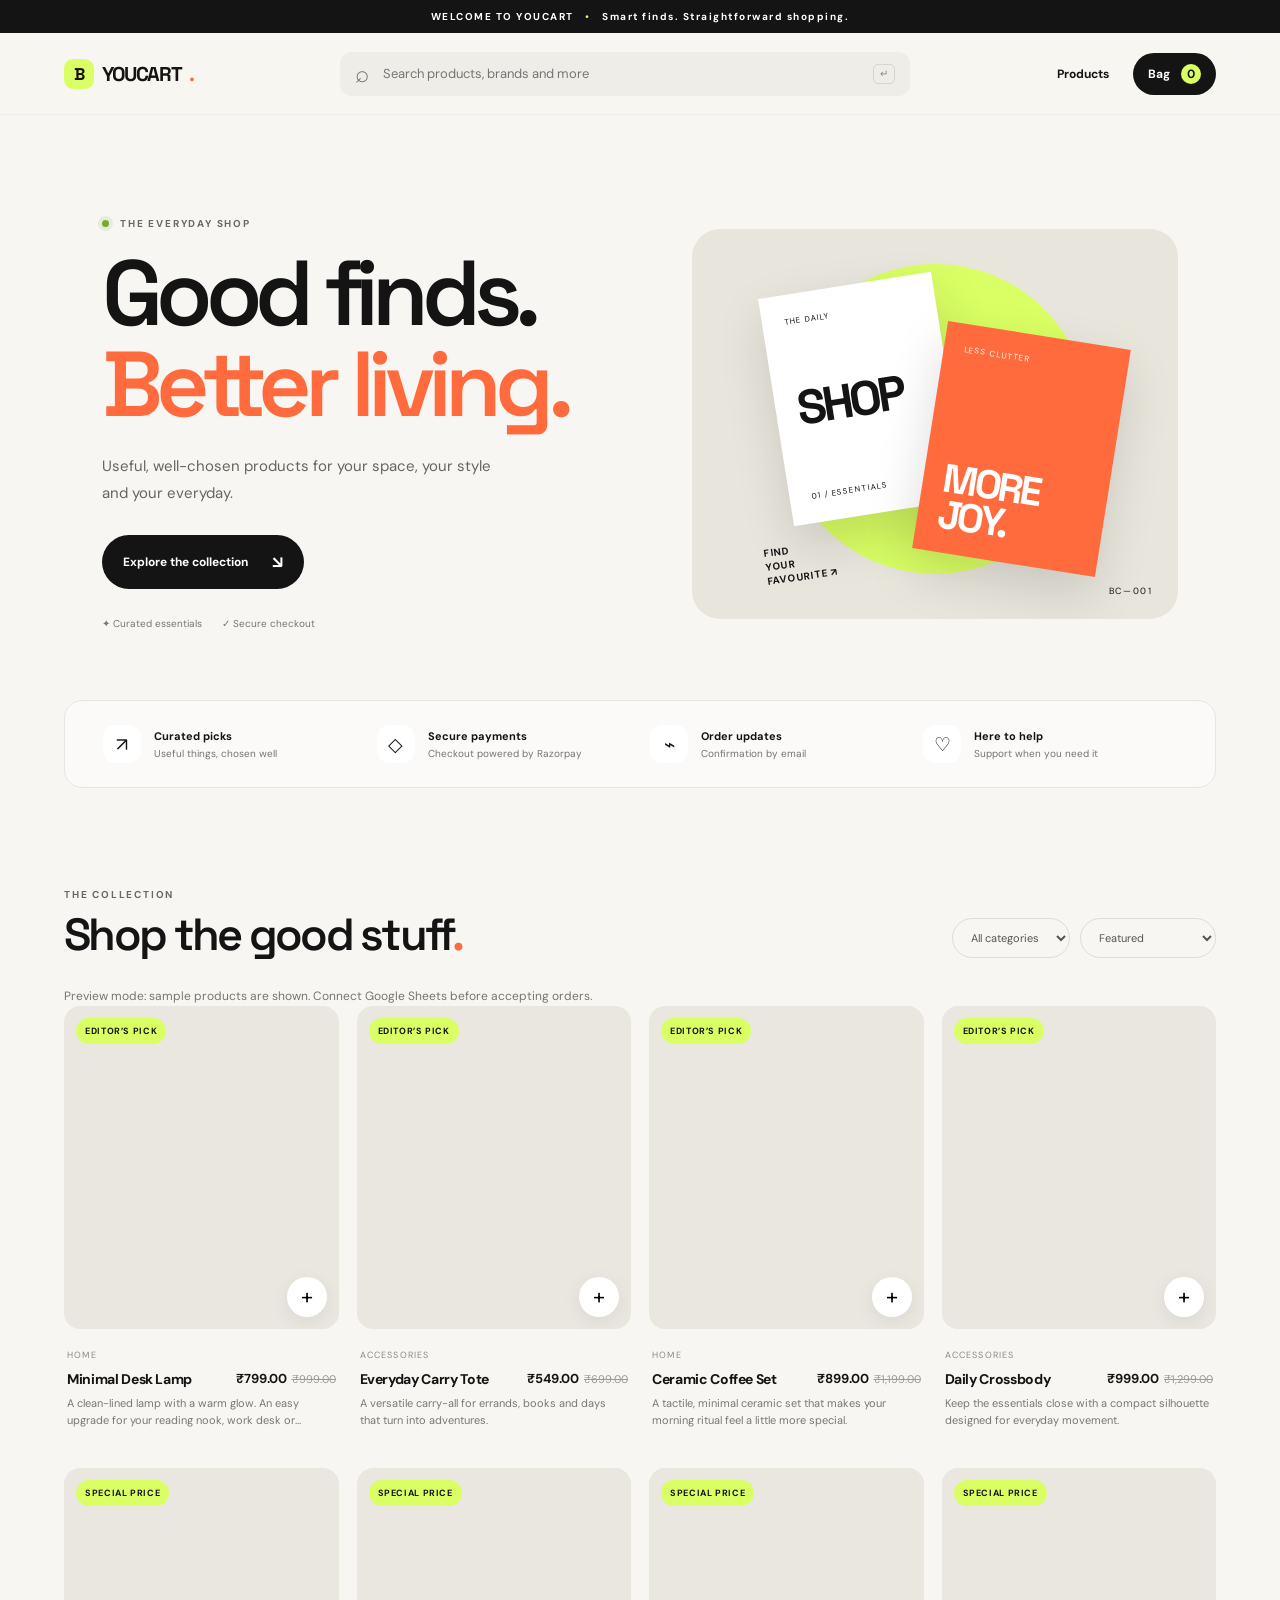
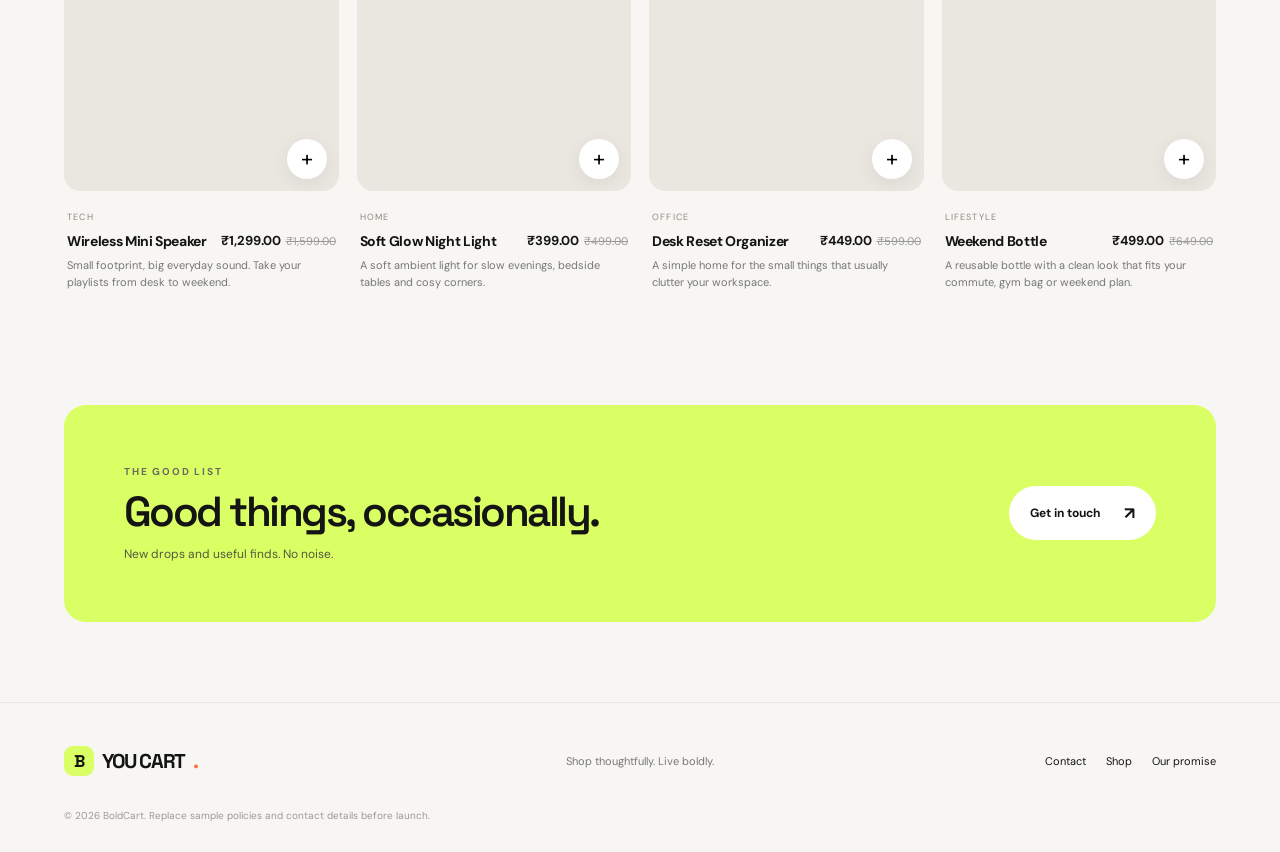
==== commit 0b3fb34f: "Add files via upload" ====
--- a/index.html
+++ b/index.html
@@ -1,83 +1,82 @@
-<!doctype html>
-<html lang="en">
-<head>
-  <meta charset="utf-8">
-  <meta name="viewport" content="width=device-width, initial-scale=1">
-  <meta name="theme-color" content="#111827">
-  <meta name="description" content="Thoughtful everyday finds, delivered across India.">
-  <title>YouCart — Shop Smart</title>
-  <link rel="preconnect" href="https://fonts.googleapis.com">
-  <link rel="preconnect" href="https://fonts.gstatic.com" crossorigin>
-  <link href="https://fonts.googleapis.com/css2?family=DM+Sans:wght@400;500;600;700&family=Space+Grotesk:wght@500;600;700&display=swap" rel="stylesheet">
-  <link rel="stylesheet" href="style.css">
-  <script src="https://checkout.razorpay.com/v1/checkout.js" defer></script>
-  <script src="config.js" defer></script>
-  <script src="app.js" defer></script>
-</head>
-<body>
-  <div class="announcement">WELCOME TO YOUCART <span>•</span> Smart finds. Straightforward shopping.</div>
-  <header class="site-header">
-    <a class="brand" href="#" aria-label="YouCart home"><span class="brand-mark">Y</span> YOUCART<span class="brand-dot">.</span></a>
-    <div class="search-wrap"><span aria-hidden="true">⌕</span><input id="searchInput" type="search" placeholder="Search products, brands and more" aria-label="Search products"><kbd>↵</kbd></div>
-    <nav class="header-actions">
-      <a href="#shop" class="header-link">Shop</a>
-      <button id="cartOpen" class="cart-button" aria-label="Open shopping cart">Bag <span id="cartCount">0</span></button>
-    </nav>
-  </header>
-  <main>
-    <section class="hero">
-      <div class="hero-copy">
-        <p class="eyebrow"><span class="live-dot"></span> THE EVERYDAY SHOP</p>
-        <h1>Good finds.<br><em>Better living.</em></h1>
-        <p class="hero-subtitle">Useful, well-chosen products for your space, your style and your everyday.</p>
-        <a class="primary-button" href="#shop">Explore the collection <span>↘</span></a>
-        <div class="hero-proof"><span>✦ Curated essentials</span><span>✓ Secure checkout</span></div>
-      </div>
-      <div class="hero-art" role="img" aria-label="Minimal abstract product showcase">
-        <div class="art-circle"></div><div class="art-card art-card-one"><span>THE DAILY</span><b>SHOP</b><small>01 / ESSENTIALS</small></div>
-        <div class="art-card art-card-two"><span>LESS CLUTTER</span><b>MORE<br>JOY.</b></div>
-        <div class="art-sticker">FIND<br>YOUR<br>FAVOURITE ↗</div>
-        <div class="art-number">BC—001</div>
-      </div>
-    </section>
-    <section class="trust-strip" id="benefits">
-      <div><span>↗</span><p><b>Curated picks</b><small>Useful things, chosen well</small></p></div>
-      <div><span>◇</span><p><b>Secure payments</b><small>Razorpay setup required before launch</small></p></div>
-      <div><span>⌁</span><p><b>Order updates</b><small>Order confirmation after payment</small></p></div>
-      <div><span>♡</span><p><b>Here to help</b><small>Support when you need it</small></p></div>
-    </section>
-    <section class="shop-section" id="shop">
-      <div class="section-heading"><div><p class="eyebrow">THE COLLECTION</p><h2>Shop the good stuff<span>.</span></h2></div><div class="catalog-controls"><select id="categoryFilter" aria-label="Filter category"><option value="all">All categories</option></select><select id="sortFilter" aria-label="Sort products"><option value="featured">Featured</option><option value="price-low">Price: low to high</option><option value="price-high">Price: high to low</option><option value="name">Name: A–Z</option></select></div></div>
-      <div id="statusMessage" class="status-message" role="status">Loading products…</div>
-      <div id="productGrid" class="product-grid"></div>
-    </section>
-    <section class="newsletter">
-      <div><p class="eyebrow">THE GOOD LIST</p><h2>Good things, occasionally.</h2><p>New drops and useful finds. No noise.</p></div>
-      <a class="secondary-button" href="mailto:YOUR_SUPPORT_EMAIL?subject=YouCart%20support">Get in touch <span>↗</span></a>
-    </section>
-  </main>
-  <footer class="site-footer"><a class="brand footer-brand" href="#"><span class="brand-mark">Y</span>YOU CART<span class="brand-dot">.</span></a><p>Useful finds for everyday living.</p><div><a href="mailto:YOUR_SUPPORT_EMAIL">Contact</a><a href="#shop">Shop</a><a href="#benefits">Our promise</a><a href="shipping.html">Shipping</a><a href="returns.html">Returns</a><a href="privacy.html">Privacy</a><a href="terms.html">Terms</a></div><small>© <span id="year"></span> YouCart. Update support details and publish your policies before launch.</small></footer>
-
-  <div id="productModal" class="modal" aria-hidden="true">
-    <div class="modal-backdrop" data-close="product"></div><section class="modal-panel product-modal-panel" role="dialog" aria-modal="true" aria-labelledby="modalTitle">
-      <button class="modal-close" data-close="product" aria-label="Close product details">×</button><div id="productDetail"></div>
-    </section>
-  </div>
-  <div id="cartDrawer" class="drawer" aria-hidden="true">
-    <div class="drawer-backdrop" data-close="cart"></div><aside class="drawer-panel" role="dialog" aria-modal="true" aria-labelledby="cartTitle">
-      <div class="drawer-head"><div><p class="eyebrow">YOUR SELECTION</p><h2 id="cartTitle">Shopping bag</h2></div><button class="modal-close" data-close="cart" aria-label="Close cart">×</button></div>
-      <div id="cartItems" class="cart-items"></div><div class="cart-bottom"><div class="subtotal-row"><span>Subtotal</span><b id="cartSubtotal">₹0</b></div><p class="microcopy">Delivery charges, if any, are shown before payment.</p><button id="checkoutStart" class="primary-button full-button">Continue to checkout <span>→</span></button><p class="microcopy centered">Payments are processed by Razorpay when configured.</p></div>
-    </aside>
-  </div>
-  <div id="checkoutModal" class="modal" aria-hidden="true">
-    <div class="modal-backdrop" data-close="checkout"></div><section class="modal-panel checkout-panel" role="dialog" aria-modal="true" aria-labelledby="checkoutTitle">
-      <button class="modal-close" data-close="checkout" aria-label="Close checkout">×</button><p class="eyebrow">ALMOST YOURS</p><h2 id="checkoutTitle">Delivery details</h2><p class="form-intro">Enter your delivery details. Payment is completed securely through Razorpay.</p>
-      <form id="checkoutForm">
-        <div class="form-grid"><label>Full name<input name="customerName" autocomplete="name" required maxlength="100"></label><label>Email address<input name="email" type="email" autocomplete="email" required maxlength="160"></label><label>Phone number<input name="phone" type="tel" autocomplete="tel" required maxlength="20"></label><label>Postal code<input name="postalCode" autocomplete="postal-code" required maxlength="12"></label><label class="wide">Address line 1<input name="address1" autocomplete="address-line1" required maxlength="200"></label><label class="wide">Address line 2 (optional)<input name="address2" autocomplete="address-line2" maxlength="200"></label><label>City<input name="city" autocomplete="address-level2" required maxlength="80"></label><label>State<input name="state" autocomplete="address-level1" required maxlength="80"></label><label class="wide">Country<input name="country" autocomplete="country-name" value="India" required maxlength="80"></label></div>
-        <div class="checkout-total"><span>Order total</span><strong id="checkoutTotal">₹0</strong></div><button id="payButton" class="primary-button full-button" type="submit">Pay securely <span>↗</span></button><p id="checkoutMessage" class="status-message" role="status"></p><p class="microcopy centered">Your payment details are handled by Razorpay, not stored on this website.</p>
-      </form>
-    </section>
-  </div>
-  <div id="toast" class="toast" role="status" aria-live="polite"></div>
-</body>
+<!doctype html>
+<html lang="en">
+<head>
+  <meta charset="utf-8">
+  <meta name="viewport" content="width=device-width, initial-scale=1">
+  <meta name="theme-color" content="#111827">
+  <meta name="description" content="Shop smart with BoldCart. Modern finds for everyday living.">
+  <title>YouCart — Shop Smart</title>
+  <link rel="preconnect" href="https://fonts.googleapis.com">
+  <link rel="preconnect" href="https://fonts.gstatic.com" crossorigin>
+  <link href="https://fonts.googleapis.com/css2?family=DM+Sans:wght@400;500;600;700&family=Space+Grotesk:wght@500;600;700&display=swap" rel="stylesheet">
+  <link rel="stylesheet" href="style.css">
+  <script src="https://checkout.razorpay.com/v1/checkout.js" defer></script>
+  <script src="app.js" defer></script>
+</head>
+<body>
+  <div class="announcement">WELCOME TO YOUCART <span>•</span> Smart finds. Straightforward shopping.</div>
+  <header class="site-header">
+    <a class="brand" href="#" aria-label="BoldCart home"><span class="brand-mark">B</span> YOUCART<span class="brand-dot">.</span></a>
+    <div class="search-wrap"><span aria-hidden="true">⌕</span><input id="searchInput" type="search" placeholder="Search products, brands and more" aria-label="Search products"><kbd>↵</kbd></div>
+    <nav class="header-actions">
+      <a href="#benefits" class="header-link">Products</a>
+      <button id="cartOpen" class="cart-button" aria-label="Open shopping cart">Bag <span id="cartCount">0</span></button>
+    </nav>
+  </header>
+  <main>
+    <section class="hero">
+      <div class="hero-copy">
+        <p class="eyebrow"><span class="live-dot"></span> THE EVERYDAY SHOP</p>
+        <h1>Good finds.<br><em>Better living.</em></h1>
+        <p class="hero-subtitle">Useful, well-chosen products for your space, your style and your everyday.</p>
+        <a class="primary-button" href="#shop">Explore the collection <span>↘</span></a>
+        <div class="hero-proof"><span>✦ Curated essentials</span><span>✓ Secure checkout</span></div>
+      </div>
+      <div class="hero-art" role="img" aria-label="Minimal abstract product showcase">
+        <div class="art-circle"></div><div class="art-card art-card-one"><span>THE DAILY</span><b>SHOP</b><small>01 / ESSENTIALS</small></div>
+        <div class="art-card art-card-two"><span>LESS CLUTTER</span><b>MORE<br>JOY.</b></div>
+        <div class="art-sticker">FIND<br>YOUR<br>FAVOURITE ↗</div>
+        <div class="art-number">BC—001</div>
+      </div>
+    </section>
+    <section class="trust-strip" id="benefits">
+      <div><span>↗</span><p><b>Curated picks</b><small>Useful things, chosen well</small></p></div>
+      <div><span>◇</span><p><b>Secure payments</b><small>Checkout powered by Razorpay</small></p></div>
+      <div><span>⌁</span><p><b>Order updates</b><small>Confirmation by email</small></p></div>
+      <div><span>♡</span><p><b>Here to help</b><small>Support when you need it</small></p></div>
+    </section>
+    <section class="shop-section" id="shop">
+      <div class="section-heading"><div><p class="eyebrow">THE COLLECTION</p><h2>Shop the good stuff<span>.</span></h2></div><div class="catalog-controls"><select id="categoryFilter" aria-label="Filter category"><option value="all">All categories</option></select><select id="sortFilter" aria-label="Sort products"><option value="featured">Featured</option><option value="price-low">Price: low to high</option><option value="price-high">Price: high to low</option><option value="name">Name: A–Z</option></select></div></div>
+      <div id="statusMessage" class="status-message" role="status">Loading the collection…</div>
+      <div id="productGrid" class="product-grid"></div>
+    </section>
+    <section class="newsletter">
+      <div><p class="eyebrow">THE GOOD LIST</p><h2>Good things, occasionally.</h2><p>New drops and useful finds. No noise.</p></div>
+      <a class="secondary-button" href="mailto:hello@example.com?subject=BoldCart%20updates">Get in touch <span>↗</span></a>
+    </section>
+  </main>
+  <footer class="site-footer"><a class="brand footer-brand" href="#"><span class="brand-mark">B</span>YOU CART<span class="brand-dot">.</span></a><p>Shop thoughtfully. Live boldly.</p><div><a href="mailto:hello@example.com">Contact</a><a href="#shop">Shop</a><a href="#benefits">Our promise</a></div><small>© <span id="year"></span> BoldCart. Replace sample policies and contact details before launch.</small></footer>
+
+  <div id="productModal" class="modal" aria-hidden="true">
+    <div class="modal-backdrop" data-close="product"></div><section class="modal-panel product-modal-panel" role="dialog" aria-modal="true" aria-labelledby="modalTitle">
+      <button class="modal-close" data-close="product" aria-label="Close product details">×</button><div id="productDetail"></div>
+    </section>
+  </div>
+  <div id="cartDrawer" class="drawer" aria-hidden="true">
+    <div class="drawer-backdrop" data-close="cart"></div><aside class="drawer-panel" role="dialog" aria-modal="true" aria-labelledby="cartTitle">
+      <div class="drawer-head"><div><p class="eyebrow">YOUR SELECTION</p><h2 id="cartTitle">Shopping bag</h2></div><button class="modal-close" data-close="cart" aria-label="Close cart">×</button></div>
+      <div id="cartItems" class="cart-items"></div><div class="cart-bottom"><div class="subtotal-row"><span>Subtotal</span><b id="cartSubtotal">₹0</b></div><p class="microcopy">Shipping and final total are confirmed at checkout.</p><button id="checkoutStart" class="primary-button full-button">Continue to checkout <span>→</span></button><p class="microcopy centered">Secure payment powered by Razorpay</p></div>
+    </aside>
+  </div>
+  <div id="checkoutModal" class="modal" aria-hidden="true">
+    <div class="modal-backdrop" data-close="checkout"></div><section class="modal-panel checkout-panel" role="dialog" aria-modal="true" aria-labelledby="checkoutTitle">
+      <button class="modal-close" data-close="checkout" aria-label="Close checkout">×</button><p class="eyebrow">ALMOST YOURS</p><h2 id="checkoutTitle">Delivery details</h2><p class="form-intro">Enter your delivery details. Payment is completed securely through Razorpay.</p>
+      <form id="checkoutForm">
+        <div class="form-grid"><label>Full name<input name="customerName" autocomplete="name" required maxlength="100"></label><label>Email address<input name="email" type="email" autocomplete="email" required maxlength="160"></label><label>Phone number<input name="phone" type="tel" autocomplete="tel" required maxlength="20"></label><label>Postal code<input name="postalCode" autocomplete="postal-code" required maxlength="12"></label><label class="wide">Address line 1<input name="address1" autocomplete="address-line1" required maxlength="200"></label><label class="wide">Address line 2 (optional)<input name="address2" autocomplete="address-line2" maxlength="200"></label><label>City<input name="city" autocomplete="address-level2" required maxlength="80"></label><label>State<input name="state" autocomplete="address-level1" required maxlength="80"></label><label class="wide">Country<input name="country" autocomplete="country-name" value="India" required maxlength="80"></label></div>
+        <div class="checkout-total"><span>Order total</span><strong id="checkoutTotal">₹0</strong></div><button id="payButton" class="primary-button full-button" type="submit">Pay securely <span>↗</span></button><p id="checkoutMessage" class="status-message" role="status"></p><p class="microcopy centered">Your payment details are handled by Razorpay, not stored on this website.</p>
+      </form>
+    </section>
+  </div>
+  <div id="toast" class="toast" role="status" aria-live="polite"></div>
+</body>
 </html>
--- a/style.css
+++ b/style.css
@@ -1,27 +1 @@
-:root{--ink:#141414;--muted:#747474;--paper:#f7f6f2;--white:#fff;--line:#e8e6e0;--lime:#d9ff64;--orange:#ff6b3d;--radius:18px;--shadow:0 20px 60px #17171714}*{box-sizing:border-box}html{scroll-behavior:smooth}body{margin:0;background:var(--paper);color:var(--ink);font-family:"DM Sans",sans-serif}button,input,select{font:inherit}button,a,select{-webkit-tap-highlight-color:transparent}a{color:inherit;text-decoration:none}.announcement{background:var(--ink);color:white;text-align:center;font-size:10px;letter-spacing:.15em;font-weight:700;padding:10px 15px}.announcement span{color:var(--lime);padding:0 8px}.site-header{height:82px;padding:0 clamp(18px,5vw,76px);display:flex;align-items:center;gap:32px;background:#f7f6f2ed;position:sticky;top:0;z-index:10;border-bottom:1px solid #e8e6e088;backdrop-filter:blur(16px)}.brand{font:700 20px "Space Grotesk",sans-serif;letter-spacing:-.07em;display:flex;align-items:center;gap:8px;white-space:nowrap}.brand-mark{display:grid;place-items:center;width:30px;height:30px;background:var(--lime);border-radius:9px;font-size:17px;letter-spacing:-.08em}.brand-dot,.section-heading h2 span{color:var(--orange)}.search-wrap{display:flex;align-items:center;gap:12px;background:#eeede8;border:1px solid transparent;border-radius:12px;padding:0 14px;height:44px;flex:1;max-width:570px;margin:auto}.search-wrap:focus-within{border-color:#b6b6a9}.search-wrap>span{font-size:24px;color:#777}.search-wrap input{border:0;outline:0;background:transparent;width:100%;font-size:13px}.search-wrap kbd{font-size:10px;color:#888;border:1px solid #d7d5cd;border-radius:5px;padding:3px 6px}.header-actions{display:flex;align-items:center;gap:24px}.header-link{font-size:12px;font-weight:700;white-space:nowrap}.cart-button{background:var(--ink);color:white;border:0;border-radius:100px;padding:11px 15px;font-size:12px;font-weight:700;cursor:pointer;white-space:nowrap}.cart-button span{display:inline-grid;place-items:center;min-width:20px;height:20px;background:var(--lime);color:var(--ink);border-radius:50%;margin-left:8px}.hero{padding:clamp(48px,8vw,112px) clamp(22px,8vw,120px) 70px;display:grid;grid-template-columns:1fr .9fr;gap:50px;align-items:center;max-width:1500px;margin:auto;min-height:510px}.eyebrow{font-size:10px;font-weight:700;letter-spacing:.18em;color:#696960;margin:0 0 18px}.live-dot{display:inline-block;width:7px;height:7px;background:#79a832;border-radius:50%;margin-right:7px;box-shadow:0 0 0 4px #79a83220}.hero h1{font:600 clamp(50px,7.2vw,94px)/.98 "Space Grotesk",sans-serif;letter-spacing:-.075em;margin:0}.hero h1 em{font-style:normal;color:var(--orange)}.hero-subtitle{font-size:15px;line-height:1.8;color:#66665e;max-width:390px;margin:24px 0 28px}.primary-button,.secondary-button{display:inline-flex;align-items:center;justify-content:center;gap:24px;border:0;border-radius:100px;padding:16px 21px;background:var(--ink);color:white;font-size:12px;font-weight:700;cursor:pointer;transition:transform .2s,background .2s}.primary-button:hover,.secondary-button:hover{transform:translateY(-2px);background:#333}.primary-button span,.secondary-button span{font-size:17px}.hero-proof{display:flex;gap:20px;margin-top:28px;color:#77766d;font-size:10px}.hero-art{height:390px;position:relative;overflow:hidden;border-radius:28px;background:#e8e5dc;isolation:isolate}.art-circle{position:absolute;width:310px;height:310px;background:var(--lime);border-radius:50%;top:35px;left:calc(50% - 155px);z-index:-1}.art-card{position:absolute;display:flex;flex-direction:column;box-shadow:0 20px 50px #0002}.art-card-one{width:175px;height:230px;background:#fff;padding:22px;top:55px;left:17%;transform:rotate(-9deg);justify-content:space-between}.art-card-one span,.art-card-one small{font-size:8px;letter-spacing:.12em}.art-card-one b{font:700 48px/.85 "Space Grotesk";letter-spacing:-.08em}.art-card-two{width:185px;height:230px;background:var(--orange);color:white;padding:20px;right:13%;top:105px;transform:rotate(9deg);justify-content:space-between}.art-card-two span{font-size:8px;letter-spacing:.12em}.art-card-two b{font:700 40px/.9 "Space Grotesk";letter-spacing:-.08em}.art-sticker{position:absolute;bottom:35px;left:15%;font-size:10px;line-height:1.4;font-weight:700;letter-spacing:.08em;transform:rotate(-8deg)}.art-number{position:absolute;right:25px;bottom:22px;font-size:9px;letter-spacing:.18em}.trust-strip{display:grid;grid-template-columns:repeat(4,1fr);gap:20px;margin:0 clamp(18px,5vw,76px);padding:24px clamp(15px,3vw,42px);border:1px solid var(--line);border-radius:18px;background:#ffffff70}.trust-strip>div{display:flex;align-items:center;gap:13px}.trust-strip>div>span{display:grid;place-items:center;flex-shrink:0;width:38px;height:38px;border-radius:12px;background:white;font-size:19px}.trust-strip p{margin:0;display:flex;flex-direction:column;gap:4px}.trust-strip b{font-size:11px}.trust-strip small{font-size:10px;color:var(--muted)}.shop-section{padding:100px clamp(18px,5vw,76px);max-width:1600px;margin:auto}.section-heading{display:flex;align-items:end;justify-content:space-between;gap:25px;margin-bottom:30px}.section-heading .eyebrow{margin-bottom:10px}.section-heading h2,.newsletter h2,.drawer-head h2,.checkout-panel h2{font:600 clamp(28px,4vw,45px)/1.05 "Space Grotesk",sans-serif;letter-spacing:-.06em;margin:0}.catalog-controls{display:flex;gap:10px}.catalog-controls select{background:transparent;border:1px solid #dedcd4;border-radius:100px;padding:11px 14px;font-size:11px;color:#555;max-width:180px}.product-grid{display:grid;grid-template-columns:repeat(4,minmax(0,1fr));gap:25px 18px}.product-card{min-width:0;cursor:pointer}.product-image{aspect-ratio:4/4.7;border-radius:16px;background:#e9e7e0;overflow:hidden;position:relative}.product-image img{width:100%;height:100%;object-fit:cover;display:block;transition:transform .4s}.product-card:hover .product-image img{transform:scale(1.045)}.product-tag{position:absolute;top:12px;left:12px;background:var(--lime);font-size:9px;text-transform:uppercase;font-weight:700;letter-spacing:.07em;padding:7px 9px;border-radius:100px}.quick-add{position:absolute;right:12px;bottom:12px;width:40px;height:40px;border:0;border-radius:50%;background:white;font-size:22px;cursor:pointer;box-shadow:0 5px 20px #0001}.product-info{padding:13px 3px}.product-category{font-size:9px;text-transform:uppercase;letter-spacing:.13em;color:#8a8981}.product-title-row{display:flex;align-items:start;justify-content:space-between;gap:10px;margin:7px 0}.product-title{font-size:14px;font-weight:700;letter-spacing:-.025em;margin:0}.product-price{font-size:13px;font-weight:700;white-space:nowrap}.compare-price{color:#999;font-size:11px;text-decoration:line-through;margin-left:5px;font-weight:400}.product-desc{font-size:11px;color:#777;line-height:1.6;margin:0;display:-webkit-box;-webkit-line-clamp:2;-webkit-box-orient:vertical;overflow:hidden}.status-message{font-size:12px;color:#76766e;min-height:18px}.empty-state{padding:50px 20px;text-align:center;color:#777;grid-column:1/-1}.newsletter{margin:0 clamp(18px,5vw,76px) 80px;border-radius:22px;background:var(--lime);padding:clamp(28px,5vw,60px);display:flex;align-items:center;justify-content:space-between;gap:30px}.newsletter .eyebrow{margin-bottom:12px}.newsletter h2{font-size:clamp(27px,4vw,42px)}.newsletter p:not(.eyebrow){font-size:12px;color:#535b3d;margin-bottom:0}.secondary-button{background:white;color:var(--ink)}.secondary-button:hover{background:#f4f4f4}.site-footer{padding:40px clamp(18px,5vw,76px) 30px;border-top:1px solid var(--line);display:grid;grid-template-columns:1fr 1fr 1fr;gap:20px;align-items:center}.footer-brand{justify-self:start}.site-footer>p{font-size:11px;color:#777;justify-self:center}.site-footer>div{display:flex;gap:20px;justify-self:end;font-size:11px}.site-footer>small{grid-column:1/-1;font-size:10px;color:#999;margin-top:10px}.modal,.drawer{position:fixed;inset:0;z-index:30;display:none}.modal.open,.drawer.open{display:block}.modal-backdrop,.drawer-backdrop{position:absolute;inset:0;background:#111a;backdrop-filter:blur(4px)}.modal-panel{position:absolute;top:50%;left:50%;transform:translate(-50%,-50%);width:min(940px,calc(100% - 30px));max-height:calc(100% - 30px);overflow:auto;background:var(--paper);border-radius:22px;padding:32px;box-shadow:var(--shadow)}.modal-close{width:38px;height:38px;border:0;background:#eeede8;border-radius:50%;font-size:24px;cursor:pointer;display:grid;place-items:center}.product-modal-panel>.modal-close,.checkout-panel>.modal-close{position:absolute;right:18px;top:18px;z-index:2}.product-detail-layout{display:grid;grid-template-columns:1fr 1fr;gap:32px;padding:15px 0}.detail-main-image{width:100%;aspect-ratio:4/4.5;object-fit:cover;border-radius:16px;background:#e7e5df}.detail-thumbs{display:flex;gap:8px;overflow:auto;margin-top:10px}.detail-thumbs img{width:62px;height:62px;object-fit:cover;border-radius:9px;cursor:pointer;border:2px solid transparent}.detail-thumbs img.selected{border-color:var(--orange)}.detail-copy{padding:20px 0}.detail-copy h2{font:600 clamp(28px,4vw,40px)/1.05 "Space Grotesk";letter-spacing:-.06em;margin:8px 0 15px}.detail-copy p{font-size:13px;color:#696960;line-height:1.8}.detail-copy .detail-price{font-size:21px;font-weight:700;color:var(--ink)}.detail-copy .primary-button{margin-top:20px}.detail-video{width:100%;margin-top:18px;border-radius:14px;aspect-ratio:16/9;background:#111}.detail-video iframe,.detail-video video{width:100%;height:100%;border:0;border-radius:14px}.drawer-panel{position:absolute;right:0;top:0;height:100%;width:min(460px,100%);background:var(--paper);padding:28px;display:flex;flex-direction:column;box-shadow:var(--shadow)}.drawer-head{display:flex;align-items:center;justify-content:space-between;padding-bottom:20px;border-bottom:1px solid var(--line)}.drawer-head .eyebrow{margin-bottom:8px}.drawer-head h2{font-size:29px}.cart-items{flex:1;overflow:auto;padding:15px 0}.cart-row{display:grid;grid-template-columns:76px 1fr auto;gap:13px;padding:13px 0;border-bottom:1px solid var(--line)}.cart-row img{width:76px;height:86px;object-fit:cover;border-radius:10px;background:#e8e5dc}.cart-row h3{font-size:12px;margin:5px 0}.cart-row small{font-size:11px;color:#777}.qty-controls{display:flex;align-items:center;gap:10px;margin-top:10px}.qty-controls button{width:25px;height:25px;border:1px solid var(--line);border-radius:50%;background:white;cursor:pointer}.remove-item{background:transparent;border:0;color:#888;cursor:pointer;font-size:10px;text-decoration:underline;margin-top:6px}.cart-bottom{border-top:1px solid var(--line);padding-top:20px}.subtotal-row,.checkout-total{display:flex;align-items:center;justify-content:space-between;font-size:13px}.subtotal-row b,.checkout-total strong{font-size:18px}.microcopy{font-size:10px;color:#888;line-height:1.6}.centered{text-align:center}.full-button{width:100%;margin-top:14px}.checkout-panel{width:min(600px,calc(100% - 28px));padding:34px}.checkout-panel h2{font-size:34px}.form-intro{font-size:12px;color:#777;line-height:1.7;margin-bottom:24px}.form-grid{display:grid;grid-template-columns:1fr 1fr;gap:14px}.form-grid label{display:flex;flex-direction:column;gap:7px;font-size:11px;font-weight:700}.form-grid label.wide{grid-column:1/-1}.form-grid input{width:100%;border:1px solid #dedcd4;background:white;border-radius:9px;padding:12px;font-size:12px;outline:none}.form-grid input:focus{border-color:#777}.checkout-total{padding:20px 0 5px;border-top:1px solid var(--line);margin-top:20px}.toast{position:fixed;bottom:24px;left:50%;transform:translate(-50%,20px);opacity:0;pointer-events:none;z-index:60;background:var(--ink);color:white;padding:13px 18px;border-radius:100px;font-size:12px;box-shadow:var(--shadow);transition:.25s}.toast.show{opacity:1;transform:translate(-50%,0)}.toast.error{background:#a62c20}.no-scroll{overflow:hidden}@media(max-width:950px){.site-header{gap:15px}.header-link{display:none}.hero{gap:25px;padding-left:5vw;padding-right:5vw}.hero-art{height:340px}.art-card-one{left:10%;width:155px}.art-card-two{right:8%;width:160px}.trust-strip{grid-template-columns:repeat(2,1fr)}.product-grid{grid-template-columns:repeat(3,minmax(0,1fr))}.shop-section{padding-top:75px}}@media(max-width:650px){.site-header{height:auto;min-height:70px;flex-wrap:wrap;padding:14px 18px;gap:12px}.brand{font-size:18px}.brand-mark{width:27px;height:27px}.search-wrap{order:3;flex-basis:100%;max-width:none;height:40px}.header-actions{margin-left:auto}.hero{grid-template-columns:1fr;padding:55px 20px 45px;gap:32px}.hero h1{font-size:clamp(54px,14vw,78px)}.hero-art{height:320px}.art-card-one{left:15%;width:145px;height:205px}.art-card-one b{font-size:40px}.art-card-two{right:12%;width:155px;height:205px}.art-card-two b{font-size:36px}.trust-strip{margin:0 15px;padding:18px;gap:17px 10px}.trust-strip>div{gap:9px}.trust-strip>div>span{width:32px;height:32px}.trust-strip small{font-size:9px}.shop-section{padding:65px 15px}.section-heading{align-items:start;flex-direction:column}.catalog-controls{width:100%}.catalog-controls select{flex:1;max-width:none;min-width:0}.product-grid{grid-template-columns:repeat(2,minmax(0,1fr));gap:20px 12px}.product-image{border-radius:12px}.product-title-row{flex-direction:column;gap:5px}.product-title{font-size:13px}.newsletter{margin:0 15px 50px;align-items:start;flex-direction:column}.site-footer{grid-template-columns:1fr 1fr}.site-footer>p{display:none}.site-footer>div{gap:12px}.site-footer>small{font-size:9px}.modal-panel{padding:22px 18px}.product-detail-layout{grid-template-columns:1fr;gap:15px;padding-top:25px}.detail-main-image{aspect-ratio:4/3}.detail-copy{padding:0}.detail-copy h2{font-size:30px}.drawer-panel{padding:22px}.checkout-panel{padding:30px 20px}.form-grid{grid-template-columns:1fr}.form-grid label.wide{grid-column:auto}.checkout-panel h2{font-size:30px}}
-
-/* Storefront interaction components */
-.product-card{min-width:0;border:1px solid var(--line,#e8e5df);background:#fff;overflow:hidden}
-.product-image-button{display:block;position:relative;width:100%;padding:0;border:0;background:#f3f1ec;cursor:pointer;aspect-ratio:1/1;overflow:hidden}
-.product-image-button img{width:100%;height:100%;object-fit:cover;display:block;transition:transform .35s ease}
-.product-image-button:hover img{transform:scale(1.035)}
-.product-badge{position:absolute;left:14px;top:14px;background:#171717;color:#fff;font-size:10px;letter-spacing:.08em;padding:7px 9px}
-.product-info{padding:17px}
-.product-category{font-size:11px;text-transform:uppercase;letter-spacing:.12em;color:#777;margin:0 0 7px}
-.product-name{font:600 17px/1.3 inherit;text-align:left;background:none;border:0;padding:0;cursor:pointer;color:inherit}
-.product-price{display:flex;align-items:center;gap:10px;margin:10px 0 14px}
-.product-price strong{font-size:17px}.product-price del{font-size:13px;color:#888}
-.add-button{display:flex;justify-content:space-between;align-items:center;width:100%;padding:12px 14px;border:1px solid #171717;background:#fff;color:#171717;cursor:pointer;font:600 13px inherit}
-.add-button:hover{background:#171717;color:#fff}
-.product-detail{display:grid;grid-template-columns:1fr 1fr;gap:28px;align-items:center;padding:28px}
-.product-detail>img{width:100%;aspect-ratio:1;object-fit:cover;background:#f3f1ec}
-.product-detail h2{font-size:clamp(26px,4vw,40px);margin:8px 0}
-.cart-line{display:grid;grid-template-columns:68px 1fr auto;gap:13px;padding:16px 0;border-bottom:1px solid #e9e6e0;align-items:start}
-.cart-line>img{width:68px;height:68px;object-fit:cover;background:#f3f1ec}
-.cart-line-info{display:grid;gap:5px}.cart-line-info small{color:#777}
-.qty-controls{display:flex;align-items:center;gap:10px;margin-top:5px}
-.qty-controls button{border:1px solid #ddd;background:#fff;padding:3px 9px;cursor:pointer}
-.qty-controls .remove-item{border:0;text-decoration:underline;color:#777;font-size:11px}
-.empty-cart{padding:30px 0;color:#777}
-.no-scroll{overflow:hidden}
-@media(max-width:640px){.product-detail{grid-template-columns:1fr;padding:18px;gap:18px}.cart-line{grid-template-columns:58px 1fr}.cart-line>img{width:58px;height:58px}.cart-line>strong{grid-column:2}}
+:root{--ink:#141414;--muted:#747474;--paper:#f7f6f2;--white:#fff;--line:#e8e6e0;--lime:#d9ff64;--orange:#ff6b3d;--radius:18px;--shadow:0 20px 60px #17171714}*{box-sizing:border-box}html{scroll-behavior:smooth}body{margin:0;background:var(--paper);color:var(--ink);font-family:"DM Sans",sans-serif}button,input,select{font:inherit}button,a,select{-webkit-tap-highlight-color:transparent}a{color:inherit;text-decoration:none}.announcement{background:var(--ink);color:white;text-align:center;font-size:10px;letter-spacing:.15em;font-weight:700;padding:10px 15px}.announcement span{color:var(--lime);padding:0 8px}.site-header{height:82px;padding:0 clamp(18px,5vw,76px);display:flex;align-items:center;gap:32px;background:#f7f6f2ed;position:sticky;top:0;z-index:10;border-bottom:1px solid #e8e6e088;backdrop-filter:blur(16px)}.brand{font:700 20px "Space Grotesk",sans-serif;letter-spacing:-.07em;display:flex;align-items:center;gap:8px;white-space:nowrap}.brand-mark{display:grid;place-items:center;width:30px;height:30px;background:var(--lime);border-radius:9px;font-size:17px;letter-spacing:-.08em}.brand-dot,.section-heading h2 span{color:var(--orange)}.search-wrap{display:flex;align-items:center;gap:12px;background:#eeede8;border:1px solid transparent;border-radius:12px;padding:0 14px;height:44px;flex:1;max-width:570px;margin:auto}.search-wrap:focus-within{border-color:#b6b6a9}.search-wrap>span{font-size:24px;color:#777}.search-wrap input{border:0;outline:0;background:transparent;width:100%;font-size:13px}.search-wrap kbd{font-size:10px;color:#888;border:1px solid #d7d5cd;border-radius:5px;padding:3px 6px}.header-actions{display:flex;align-items:center;gap:24px}.header-link{font-size:12px;font-weight:700;white-space:nowrap}.cart-button{background:var(--ink);color:white;border:0;border-radius:100px;padding:11px 15px;font-size:12px;font-weight:700;cursor:pointer;white-space:nowrap}.cart-button span{display:inline-grid;place-items:center;min-width:20px;height:20px;background:var(--lime);color:var(--ink);border-radius:50%;margin-left:8px}.hero{padding:clamp(48px,8vw,112px) clamp(22px,8vw,120px) 70px;display:grid;grid-template-columns:1fr .9fr;gap:50px;align-items:center;max-width:1500px;margin:auto;min-height:510px}.eyebrow{font-size:10px;font-weight:700;letter-spacing:.18em;color:#696960;margin:0 0 18px}.live-dot{display:inline-block;width:7px;height:7px;background:#79a832;border-radius:50%;margin-right:7px;box-shadow:0 0 0 4px #79a83220}.hero h1{font:600 clamp(50px,7.2vw,94px)/.98 "Space Grotesk",sans-serif;letter-spacing:-.075em;margin:0}.hero h1 em{font-style:normal;color:var(--orange)}.hero-subtitle{font-size:15px;line-height:1.8;color:#66665e;max-width:390px;margin:24px 0 28px}.primary-button,.secondary-button{display:inline-flex;align-items:center;justify-content:center;gap:24px;border:0;border-radius:100px;padding:16px 21px;background:var(--ink);color:white;font-size:12px;font-weight:700;cursor:pointer;transition:transform .2s,background .2s}.primary-button:hover,.secondary-button:hover{transform:translateY(-2px);background:#333}.primary-button span,.secondary-button span{font-size:17px}.hero-proof{display:flex;gap:20px;margin-top:28px;color:#77766d;font-size:10px}.hero-art{height:390px;position:relative;overflow:hidden;border-radius:28px;background:#e8e5dc;isolation:isolate}.art-circle{position:absolute;width:310px;height:310px;background:var(--lime);border-radius:50%;top:35px;left:calc(50% - 155px);z-index:-1}.art-card{position:absolute;display:flex;flex-direction:column;box-shadow:0 20px 50px #0002}.art-card-one{width:175px;height:230px;background:#fff;padding:22px;top:55px;left:17%;transform:rotate(-9deg);justify-content:space-between}.art-card-one span,.art-card-one small{font-size:8px;letter-spacing:.12em}.art-card-one b{font:700 48px/.85 "Space Grotesk";letter-spacing:-.08em}.art-card-two{width:185px;height:230px;background:var(--orange);color:white;padding:20px;right:13%;top:105px;transform:rotate(9deg);justify-content:space-between}.art-card-two span{font-size:8px;letter-spacing:.12em}.art-card-two b{font:700 40px/.9 "Space Grotesk";letter-spacing:-.08em}.art-sticker{position:absolute;bottom:35px;left:15%;font-size:10px;line-height:1.4;font-weight:700;letter-spacing:.08em;transform:rotate(-8deg)}.art-number{position:absolute;right:25px;bottom:22px;font-size:9px;letter-spacing:.18em}.trust-strip{display:grid;grid-template-columns:repeat(4,1fr);gap:20px;margin:0 clamp(18px,5vw,76px);padding:24px clamp(15px,3vw,42px);border:1px solid var(--line);border-radius:18px;background:#ffffff70}.trust-strip>div{display:flex;align-items:center;gap:13px}.trust-strip>div>span{display:grid;place-items:center;flex-shrink:0;width:38px;height:38px;border-radius:12px;background:white;font-size:19px}.trust-strip p{margin:0;display:flex;flex-direction:column;gap:4px}.trust-strip b{font-size:11px}.trust-strip small{font-size:10px;color:var(--muted)}.shop-section{padding:100px clamp(18px,5vw,76px);max-width:1600px;margin:auto}.section-heading{display:flex;align-items:end;justify-content:space-between;gap:25px;margin-bottom:30px}.section-heading .eyebrow{margin-bottom:10px}.section-heading h2,.newsletter h2,.drawer-head h2,.checkout-panel h2{font:600 clamp(28px,4vw,45px)/1.05 "Space Grotesk",sans-serif;letter-spacing:-.06em;margin:0}.catalog-controls{display:flex;gap:10px}.catalog-controls select{background:transparent;border:1px solid #dedcd4;border-radius:100px;padding:11px 14px;font-size:11px;color:#555;max-width:180px}.product-grid{display:grid;grid-template-columns:repeat(4,minmax(0,1fr));gap:25px 18px}.product-card{min-width:0;cursor:pointer}.product-image{aspect-ratio:4/4.7;border-radius:16px;background:#e9e7e0;overflow:hidden;position:relative}.product-image img{width:100%;height:100%;object-fit:cover;display:block;transition:transform .4s}.product-card:hover .product-image img{transform:scale(1.045)}.product-tag{position:absolute;top:12px;left:12px;background:var(--lime);font-size:9px;text-transform:uppercase;font-weight:700;letter-spacing:.07em;padding:7px 9px;border-radius:100px}.quick-add{position:absolute;right:12px;bottom:12px;width:40px;height:40px;border:0;border-radius:50%;background:white;font-size:22px;cursor:pointer;box-shadow:0 5px 20px #0001}.product-info{padding:13px 3px}.product-category{font-size:9px;text-transform:uppercase;letter-spacing:.13em;color:#8a8981}.product-title-row{display:flex;align-items:start;justify-content:space-between;gap:10px;margin:7px 0}.product-title{font-size:14px;font-weight:700;letter-spacing:-.025em;margin:0}.product-price{font-size:13px;font-weight:700;white-space:nowrap}.compare-price{color:#999;font-size:11px;text-decoration:line-through;margin-left:5px;font-weight:400}.product-desc{font-size:11px;color:#777;line-height:1.6;margin:0;display:-webkit-box;-webkit-line-clamp:2;-webkit-box-orient:vertical;overflow:hidden}.status-message{font-size:12px;color:#76766e;min-height:18px}.empty-state{padding:50px 20px;text-align:center;color:#777;grid-column:1/-1}.newsletter{margin:0 clamp(18px,5vw,76px) 80px;border-radius:22px;background:var(--lime);padding:clamp(28px,5vw,60px);display:flex;align-items:center;justify-content:space-between;gap:30px}.newsletter .eyebrow{margin-bottom:12px}.newsletter h2{font-size:clamp(27px,4vw,42px)}.newsletter p:not(.eyebrow){font-size:12px;color:#535b3d;margin-bottom:0}.secondary-button{background:white;color:var(--ink)}.secondary-button:hover{background:#f4f4f4}.site-footer{padding:40px clamp(18px,5vw,76px) 30px;border-top:1px solid var(--line);display:grid;grid-template-columns:1fr 1fr 1fr;gap:20px;align-items:center}.footer-brand{justify-self:start}.site-footer>p{font-size:11px;color:#777;justify-self:center}.site-footer>div{display:flex;gap:20px;justify-self:end;font-size:11px}.site-footer>small{grid-column:1/-1;font-size:10px;color:#999;margin-top:10px}.modal,.drawer{position:fixed;inset:0;z-index:30;display:none}.modal.open,.drawer.open{display:block}.modal-backdrop,.drawer-backdrop{position:absolute;inset:0;background:#111a;backdrop-filter:blur(4px)}.modal-panel{position:absolute;top:50%;left:50%;transform:translate(-50%,-50%);width:min(940px,calc(100% - 30px));max-height:calc(100% - 30px);overflow:auto;background:var(--paper);border-radius:22px;padding:32px;box-shadow:var(--shadow)}.modal-close{width:38px;height:38px;border:0;background:#eeede8;border-radius:50%;font-size:24px;cursor:pointer;display:grid;place-items:center}.product-modal-panel>.modal-close,.checkout-panel>.modal-close{position:absolute;right:18px;top:18px;z-index:2}.product-detail-layout{display:grid;grid-template-columns:1fr 1fr;gap:32px;padding:15px 0}.detail-main-image{width:100%;aspect-ratio:4/4.5;object-fit:cover;border-radius:16px;background:#e7e5df}.detail-thumbs{display:flex;gap:8px;overflow:auto;margin-top:10px}.detail-thumbs img{width:62px;height:62px;object-fit:cover;border-radius:9px;cursor:pointer;border:2px solid transparent}.detail-thumbs img.selected{border-color:var(--orange)}.detail-copy{padding:20px 0}.detail-copy h2{font:600 clamp(28px,4vw,40px)/1.05 "Space Grotesk";letter-spacing:-.06em;margin:8px 0 15px}.detail-copy p{font-size:13px;color:#696960;line-height:1.8}.detail-copy .detail-price{font-size:21px;font-weight:700;color:var(--ink)}.detail-copy .primary-button{margin-top:20px}.detail-video{width:100%;margin-top:18px;border-radius:14px;aspect-ratio:16/9;background:#111}.detail-video iframe,.detail-video video{width:100%;height:100%;border:0;border-radius:14px}.drawer-panel{position:absolute;right:0;top:0;height:100%;width:min(460px,100%);background:var(--paper);padding:28px;display:flex;flex-direction:column;box-shadow:var(--shadow)}.drawer-head{display:flex;align-items:center;justify-content:space-between;padding-bottom:20px;border-bottom:1px solid var(--line)}.drawer-head .eyebrow{margin-bottom:8px}.drawer-head h2{font-size:29px}.cart-items{flex:1;overflow:auto;padding:15px 0}.cart-row{display:grid;grid-template-columns:76px 1fr auto;gap:13px;padding:13px 0;border-bottom:1px solid var(--line)}.cart-row img{width:76px;height:86px;object-fit:cover;border-radius:10px;background:#e8e5dc}.cart-row h3{font-size:12px;margin:5px 0}.cart-row small{font-size:11px;color:#777}.qty-controls{display:flex;align-items:center;gap:10px;margin-top:10px}.qty-controls button{width:25px;height:25px;border:1px solid var(--line);border-radius:50%;background:white;cursor:pointer}.remove-item{background:transparent;border:0;color:#888;cursor:pointer;font-size:10px;text-decoration:underline;margin-top:6px}.cart-bottom{border-top:1px solid var(--line);padding-top:20px}.subtotal-row,.checkout-total{display:flex;align-items:center;justify-content:space-between;font-size:13px}.subtotal-row b,.checkout-total strong{font-size:18px}.microcopy{font-size:10px;color:#888;line-height:1.6}.centered{text-align:center}.full-button{width:100%;margin-top:14px}.checkout-panel{width:min(600px,calc(100% - 28px));padding:34px}.checkout-panel h2{font-size:34px}.form-intro{font-size:12px;color:#777;line-height:1.7;margin-bottom:24px}.form-grid{display:grid;grid-template-columns:1fr 1fr;gap:14px}.form-grid label{display:flex;flex-direction:column;gap:7px;font-size:11px;font-weight:700}.form-grid label.wide{grid-column:1/-1}.form-grid input{width:100%;border:1px solid #dedcd4;background:white;border-radius:9px;padding:12px;font-size:12px;outline:none}.form-grid input:focus{border-color:#777}.checkout-total{padding:20px 0 5px;border-top:1px solid var(--line);margin-top:20px}.toast{position:fixed;bottom:24px;left:50%;transform:translate(-50%,20px);opacity:0;pointer-events:none;z-index:60;background:var(--ink);color:white;padding:13px 18px;border-radius:100px;font-size:12px;box-shadow:var(--shadow);transition:.25s}.toast.show{opacity:1;transform:translate(-50%,0)}.toast.error{background:#a62c20}.no-scroll{overflow:hidden}@media(max-width:950px){.site-header{gap:15px}.header-link{display:none}.hero{gap:25px;padding-left:5vw;padding-right:5vw}.hero-art{height:340px}.art-card-one{left:10%;width:155px}.art-card-two{right:8%;width:160px}.trust-strip{grid-template-columns:repeat(2,1fr)}.product-grid{grid-template-columns:repeat(3,minmax(0,1fr))}.shop-section{padding-top:75px}}@media(max-width:650px){.site-header{height:auto;min-height:70px;flex-wrap:wrap;padding:14px 18px;gap:12px}.brand{font-size:18px}.brand-mark{width:27px;height:27px}.search-wrap{order:3;flex-basis:100%;max-width:none;height:40px}.header-actions{margin-left:auto}.hero{grid-template-columns:1fr;padding:55px 20px 45px;gap:32px}.hero h1{font-size:clamp(54px,14vw,78px)}.hero-art{height:320px}.art-card-one{left:15%;width:145px;height:205px}.art-card-one b{font-size:40px}.art-card-two{right:12%;width:155px;height:205px}.art-card-two b{font-size:36px}.trust-strip{margin:0 15px;padding:18px;gap:17px 10px}.trust-strip>div{gap:9px}.trust-strip>div>span{width:32px;height:32px}.trust-strip small{font-size:9px}.shop-section{padding:65px 15px}.section-heading{align-items:start;flex-direction:column}.catalog-controls{width:100%}.catalog-controls select{flex:1;max-width:none;min-width:0}.product-grid{grid-template-columns:repeat(2,minmax(0,1fr));gap:20px 12px}.product-image{border-radius:12px}.product-title-row{flex-direction:column;gap:5px}.product-title{font-size:13px}.newsletter{margin:0 15px 50px;align-items:start;flex-direction:column}.site-footer{grid-template-columns:1fr 1fr}.site-footer>p{display:none}.site-footer>div{gap:12px}.site-footer>small{font-size:9px}.modal-panel{padding:22px 18px}.product-detail-layout{grid-template-columns:1fr;gap:15px;padding-top:25px}.detail-main-image{aspect-ratio:4/3}.detail-copy{padding:0}.detail-copy h2{font-size:30px}.drawer-panel{padding:22px}.checkout-panel{padding:30px 20px}.form-grid{grid-template-columns:1fr}.form-grid label.wide{grid-column:auto}.checkout-panel h2{font-size:30px}}
